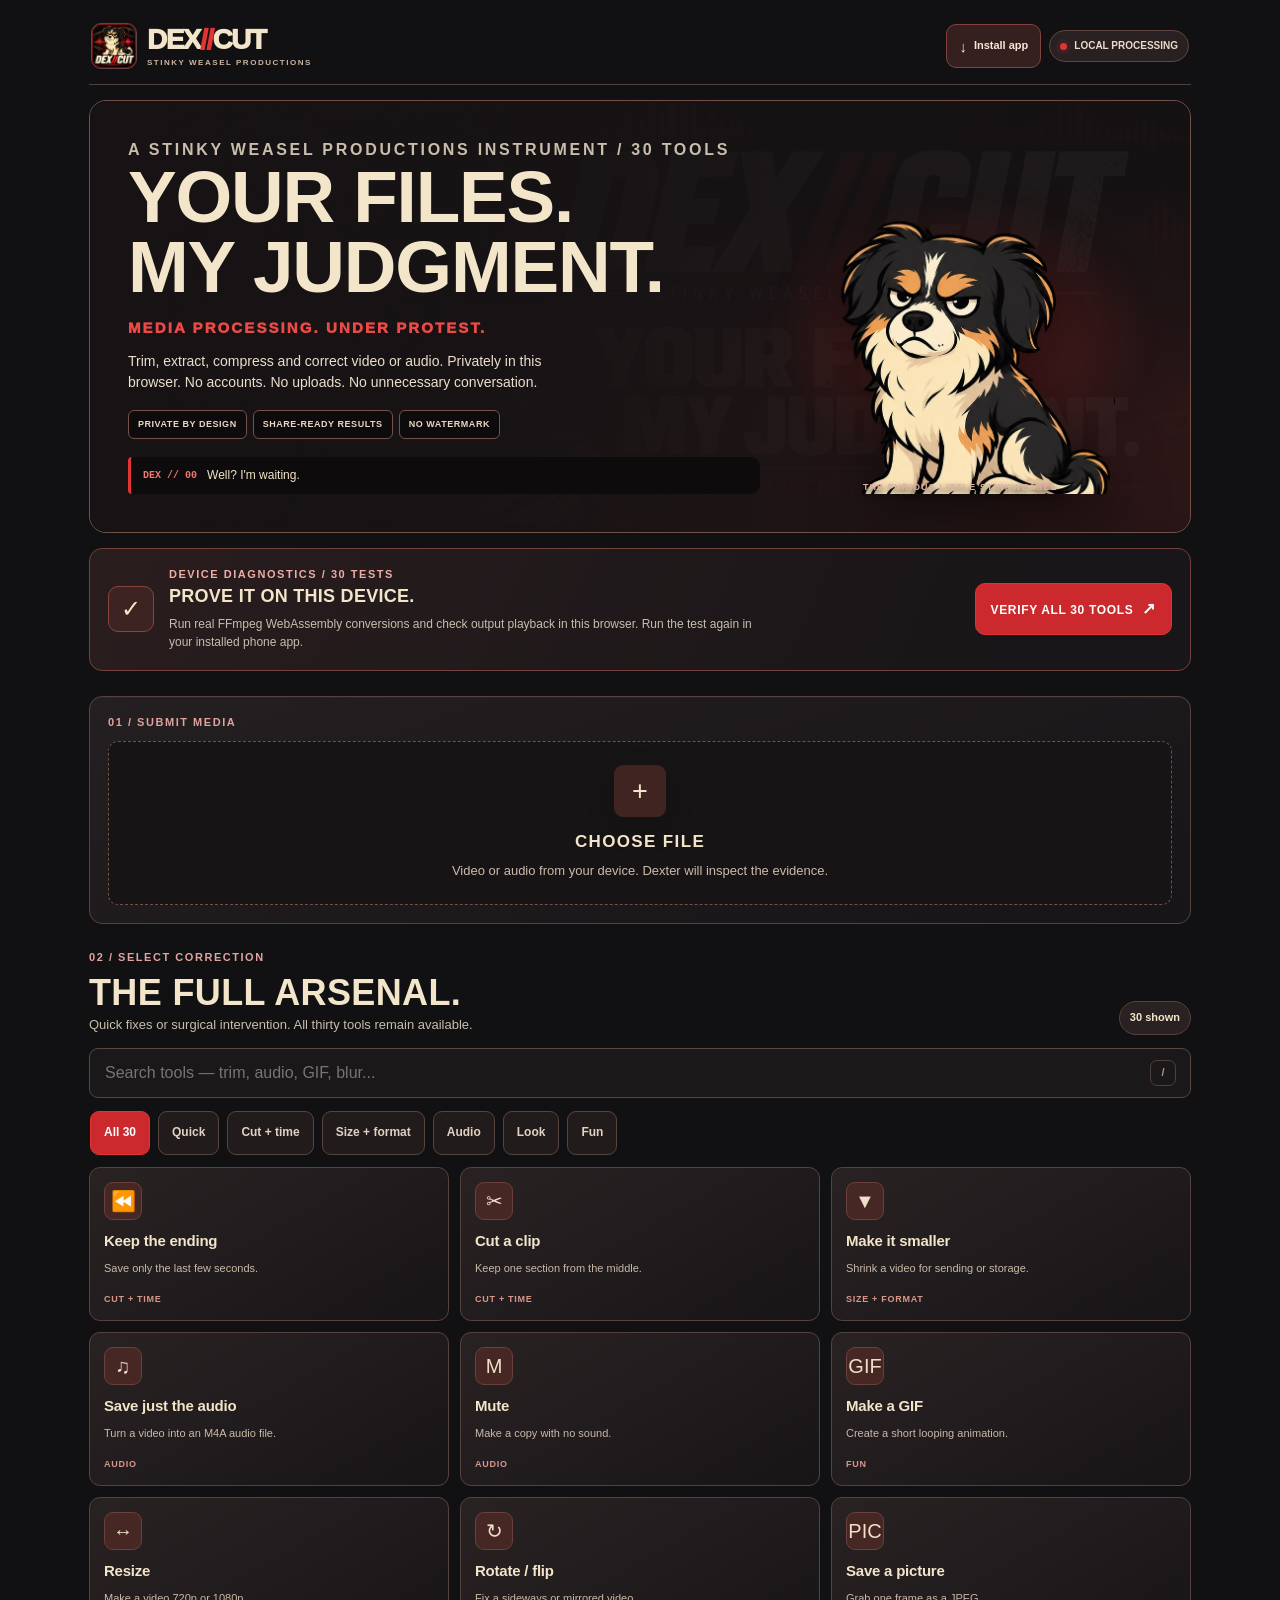
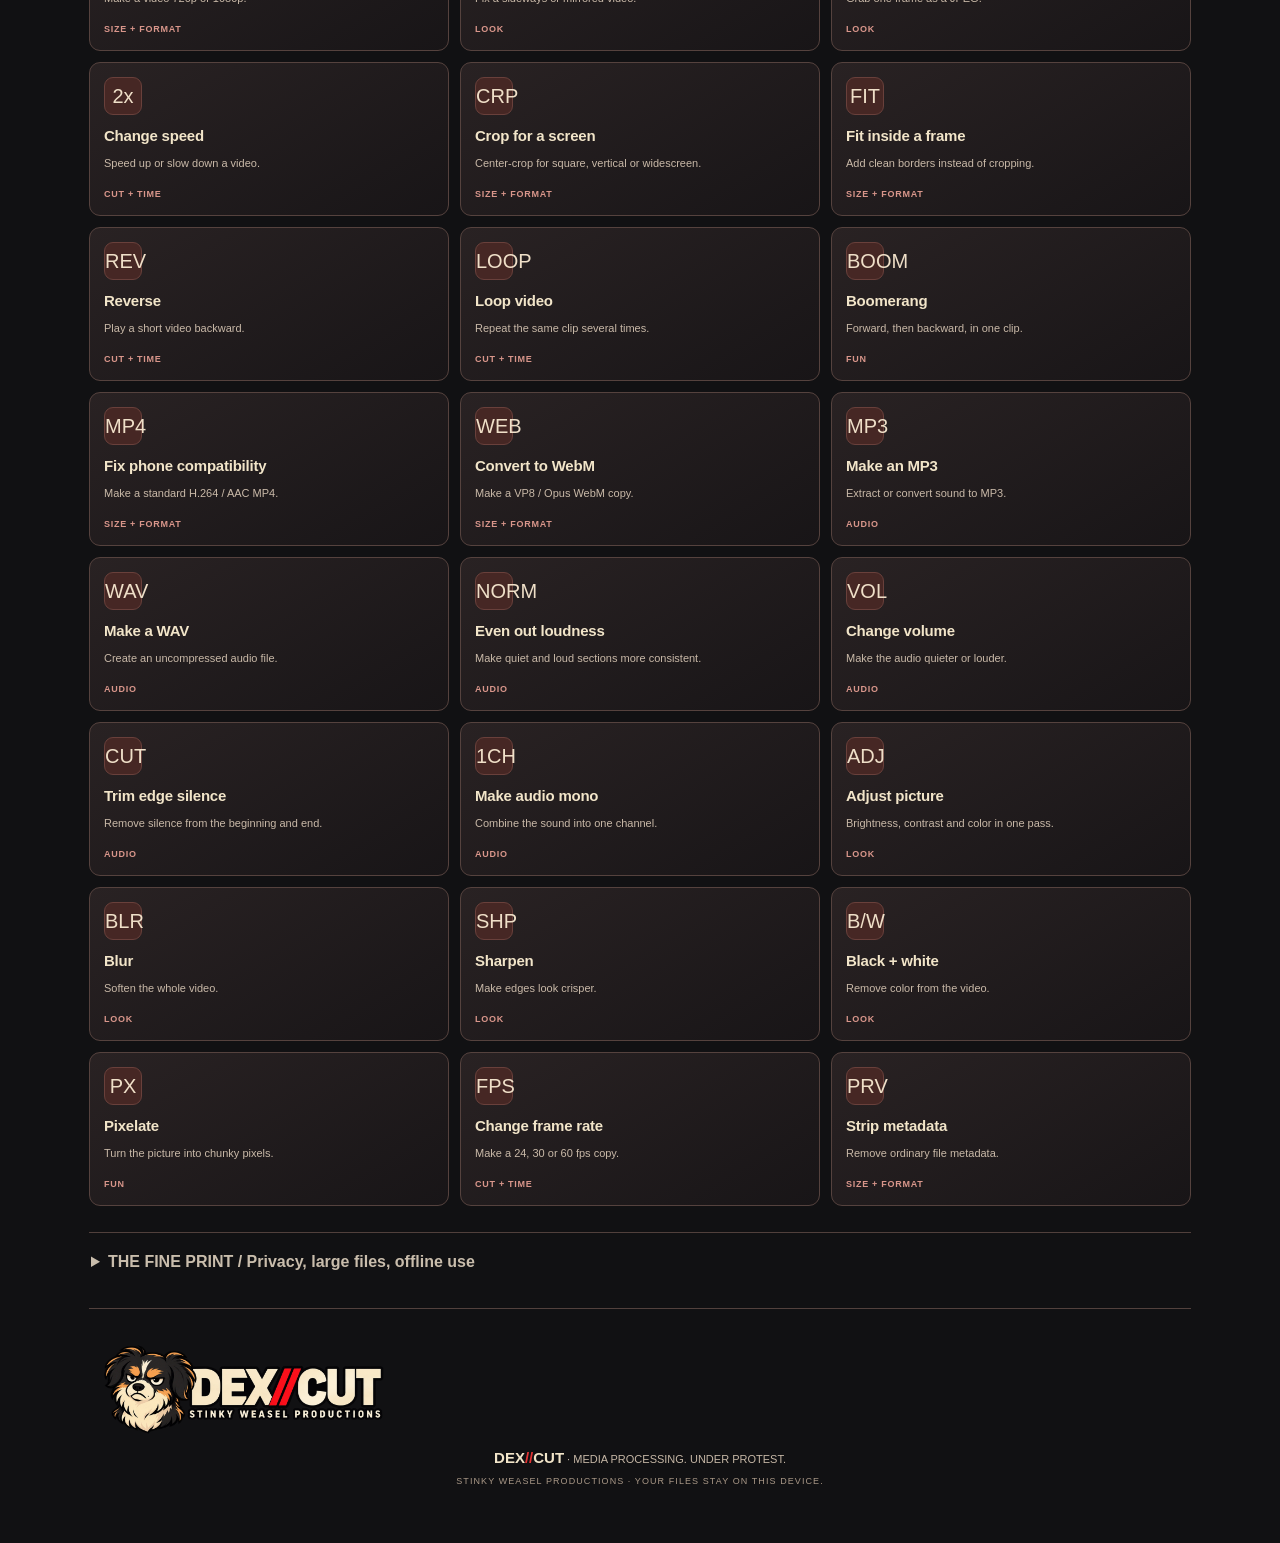
==== index.html @ 8c7a3e9e "Integrate waveform playback and touch timeline selections across DEX//CUT" ====
<!doctype html>
<html lang="en">
<head>
<meta charset="utf-8">
<meta name="viewport" content="width=device-width,initial-scale=1,viewport-fit=cover">
<meta name="theme-color" content="#111113">
<meta name="apple-mobile-web-app-capable" content="yes">
<meta name="apple-mobile-web-app-status-bar-style" content="black-translucent">
<meta name="apple-mobile-web-app-title" content="DEX//CUT">
<meta name="application-name" content="DEX//CUT">
<meta name="description" content="DEX//CUT: 30 private media tools. Your files. My judgment. Local browser processing under protest.">
<link rel="manifest" href="manifest.json">
<meta property="og:title" content="DEX//CUT — Your files. My judgment.">
<meta property="og:description" content="Thirty private media tools. Media processing under protest.">
<meta property="og:image" content="https://westkitty.github.io/FFMPEG_POCKET/assets/dexcut-poster-v2.webp">
<meta name="twitter:card" content="summary_large_image">
<link rel="icon" href="favicon-64-v2.png" sizes="64x64" type="image/png">
<link rel="icon" href="icon-192-v2.png" sizes="192x192" type="image/png">
<link rel="apple-touch-icon" href="apple-touch-icon-v2.png" sizes="180x180">
<meta name="mobile-web-app-capable" content="yes">
<title>DEX//CUT — Your files. My judgment.</title>
<style>
:root{
  color-scheme:dark;
  --bg:#08080a;--bg2:#0c0c10;--panel:#121216;--panel2:#18181e;--panel3:#1e1e25;
  --ink:#f7f7f8;--muted:#aaaab5;--faint:#70707c;--line:#2b2b34;--line2:#3a3a45;
  --red:#ff3b30;--red2:#c9251d;--redSoft:rgba(255,59,48,.13);--green:#3ddc84;
  --amber:#ffb340;--blue:#69a7ff;--purple:#a78bfa;
  --shadow:0 26px 90px rgba(0,0,0,.48);--shadow2:0 12px 38px rgba(0,0,0,.34);
  --radius:22px;--ease:cubic-bezier(.2,.85,.22,1);
  --safe-top:max(14px,env(safe-area-inset-top));--safe-bottom:max(22px,env(safe-area-inset-bottom));
  --safe-left:max(14px,env(safe-area-inset-left));--safe-right:max(14px,env(safe-area-inset-right));
}
*{box-sizing:border-box}
html{background:var(--bg);scroll-behavior:smooth}
body{margin:0;min-height:100svh;background:var(--bg);color:var(--ink);font:16px/1.42 -apple-system,BlinkMacSystemFont,"SF Pro Text","Segoe UI",sans-serif;-webkit-text-size-adjust:100%;overflow-x:hidden}
body::before{content:"";position:fixed;inset:0;z-index:-3;background:
 radial-gradient(circle at 85% 8%,rgba(255,59,48,.14),transparent 28rem),
 radial-gradient(circle at 10% 44%,rgba(105,167,255,.07),transparent 25rem),
 linear-gradient(180deg,#09090b,#070709 70%);pointer-events:none}
body::after{content:"";position:fixed;inset:0;z-index:-2;opacity:.22;pointer-events:none;background-image:linear-gradient(rgba(255,255,255,.025) 1px,transparent 1px),linear-gradient(90deg,rgba(255,255,255,.025) 1px,transparent 1px);background-size:28px 28px;mask-image:linear-gradient(to bottom,rgba(0,0,0,.7),transparent 75%)}
button,input,select{font:inherit}button{touch-action:manipulation;border:0;color:inherit;background:none}button,input,select{font-size:16px}.hidden{display:none!important}
button:focus-visible,input:focus-visible,select:focus-visible,a:focus-visible{outline:3px solid rgba(105,167,255,.72);outline-offset:3px}
.app{width:min(920px,100%);margin:0 auto;padding:var(--safe-top) var(--safe-right) calc(42px + var(--safe-bottom)) var(--safe-left)}
.topbar{display:flex;align-items:center;justify-content:space-between;gap:12px;padding:3px 2px 18px}.brand{display:flex;align-items:center;gap:10px;font-weight:900;letter-spacing:-.03em}.brandmark{width:28px;height:28px;border-radius:9px;background:var(--red);position:relative;box-shadow:0 8px 24px rgba(255,59,48,.2)}.brandmark::before,.brandmark::after{content:"";position:absolute;left:6px;right:6px;height:3px;border-radius:3px;background:#fff}.brandmark::before{top:7px;box-shadow:0 6px 0 #fff}.brandmark::after{bottom:5px;width:9px}.localchip{display:inline-flex;align-items:center;gap:7px;padding:8px 10px;border:1px solid rgba(61,220,132,.24);border-radius:999px;background:rgba(61,220,132,.07);color:#92f0b7;font-size:11px;font-weight:850;white-space:nowrap}.localchip::before{content:"";width:7px;height:7px;border-radius:50%;background:var(--green);box-shadow:0 0 0 4px rgba(61,220,132,.08)}
.hero{display:grid;grid-template-columns:minmax(0,1fr) 170px;gap:22px;align-items:center;padding:18px 2px 28px}.heroCopy{min-width:0}.eyebrow{margin:0 0 10px;color:#ff837b;font-size:11px;letter-spacing:.16em;text-transform:uppercase;font-weight:900}.hero h1{font-size:clamp(38px,9vw,68px);line-height:.93;letter-spacing:-.06em;margin:0 0 15px;max-width:720px;text-wrap:balance}.hero p{margin:0;color:var(--muted);font-size:16px;max-width:640px}.heroStats{display:flex;flex-wrap:wrap;gap:8px;margin-top:18px}.heroStat{padding:7px 9px;border:1px solid var(--line);border-radius:10px;background:rgba(18,18,22,.72);color:#c7c7ce;font-size:11px;font-weight:760}
.coreVisual{width:160px;height:160px;position:relative;display:grid;place-items:center;justify-self:end}.coreRing{position:absolute;border:1px solid rgba(255,59,48,.28);border-radius:50%;animation:ringSpin 16s linear infinite}.coreRing.r1{inset:10px;border-style:dashed}.coreRing.r2{inset:28px;border-color:rgba(105,167,255,.28);animation-direction:reverse;animation-duration:11s}.coreRing.r3{inset:47px;border-color:rgba(255,255,255,.15);animation-duration:7s}.coreCenter{width:52px;height:52px;border-radius:17px;background:linear-gradient(145deg,#ff5148,#c51f18);display:grid;place-items:center;box-shadow:0 0 0 10px rgba(255,59,48,.06),0 16px 40px rgba(255,59,48,.24);font-weight:950;letter-spacing:-.08em}.corePulse{position:absolute;inset:55px;border-radius:50%;box-shadow:0 0 0 0 rgba(255,59,48,.26);animation:corePulse 2.4s ease-out infinite}
@keyframes ringSpin{to{transform:rotate(360deg)}}@keyframes corePulse{0%{box-shadow:0 0 0 0 rgba(255,59,48,.28)}70%,100%{box-shadow:0 0 0 24px rgba(255,59,48,0)}}
body.processing .coreRing{animation-duration:3s}body.processing .corePulse{animation-duration:1s}
.step{font-size:11px;text-transform:uppercase;letter-spacing:.14em;color:var(--faint);font-weight:900;margin:0 0 10px}.panel{background:linear-gradient(180deg,rgba(20,20,25,.96),rgba(15,15,19,.96));border:1px solid var(--line);border-radius:var(--radius);box-shadow:0 1px 0 rgba(255,255,255,.025) inset}
.filePanel{padding:16px;margin:0 0 24px;position:relative;overflow:hidden}.filePanel::after{content:"";position:absolute;left:0;right:0;top:0;height:2px;background:linear-gradient(90deg,transparent,var(--red),transparent);transform:translateX(-100%);opacity:0}.filePanel.hasFile::after{animation:scan 1s var(--ease)}@keyframes scan{0%{transform:translateX(-100%);opacity:0}15%{opacity:1}100%{transform:translateX(100%);opacity:0}}
.filepick{position:relative;display:grid;place-items:center;text-align:center;min-height:150px;border:1px dashed #484853;border-radius:17px;padding:22px;background:#101014;cursor:pointer;overflow:hidden;transition:border-color .2s var(--ease),transform .2s var(--ease),background .2s var(--ease)}.filepick:active{transform:scale(.992)}.filepick:hover{border-color:#646471;background:#131318}.filepick input{position:absolute;inset:0;opacity:0;width:100%;height:100%;cursor:pointer}.fileicon{width:52px;height:52px;border-radius:16px;display:grid;place-items:center;background:#24242b;font-size:27px;margin-bottom:10px;box-shadow:0 10px 28px rgba(0,0,0,.2)}.filepick strong{font-size:18px}.filepick span{color:var(--muted);font-size:13px;margin-top:4px}
.filecard{display:grid;grid-template-columns:82px minmax(0,1fr) auto;gap:13px;align-items:center}.thumb{width:82px;height:82px;border-radius:16px;background:#09090b;overflow:hidden;display:grid;place-items:center;color:var(--muted);border:1px solid #25252b}.thumb video,.thumb img{width:100%;height:100%;object-fit:cover}.filetext{min-width:0}.filetext strong{display:block;white-space:nowrap;overflow:hidden;text-overflow:ellipsis;font-size:16px}.filetext span{display:block;color:var(--muted);font-size:12px;margin-top:4px}.change{padding:11px 12px;border:1px solid var(--line);border-radius:12px;background:#202026;font-weight:800;transition:.15s}.change:active{transform:scale(.97)}.warning{margin-top:12px;border-radius:13px;padding:11px 12px;background:#2a2111;color:#ffd38a;font-size:13px;border:1px solid #56401a}
.library{padding:2px 0 8px}.libraryHead{display:flex;align-items:end;justify-content:space-between;gap:16px;margin-bottom:13px}.libraryHead h2{font-size:29px;line-height:1;margin:0 0 5px;letter-spacing:-.045em}.libraryHead p{margin:0;color:var(--muted);font-size:13px}.toolCount{flex:none;padding:8px 10px;border:1px solid var(--line);border-radius:999px;color:#d2d2d7;font-size:11px;font-weight:850;background:#111115}
.searchWrap{position:relative;margin-bottom:11px}.searchWrap input{width:100%;height:50px;border:1px solid var(--line);border-radius:15px;background:#101014;color:var(--ink);padding:0 44px 0 15px}.searchWrap::after{content:"/";position:absolute;right:15px;top:50%;transform:translateY(-50%);width:24px;height:24px;border:1px solid var(--line);border-radius:7px;display:grid;place-items:center;color:var(--faint);font-size:11px;font-weight:900}
.chips{display:flex;gap:8px;overflow-x:auto;padding:2px 1px 12px;scrollbar-width:none}.chips::-webkit-scrollbar{display:none}.chip{flex:0 0 auto;min-height:38px;padding:0 13px;border:1px solid var(--line);border-radius:999px;background:#101014;color:#b7b7c0;font-size:12px;font-weight:800;transition:.18s}.chip.active{background:#241313;border-color:#7a2924;color:#fff}.chip:active{transform:scale(.97)}
.jobs{display:grid;grid-template-columns:repeat(3,minmax(0,1fr));gap:10px}.job{min-height:144px;text-align:left;border:1px solid var(--line);border-radius:18px;padding:14px;background:linear-gradient(180deg,#141419,#101014);display:flex;flex-direction:column;gap:10px;position:relative;overflow:hidden;transition:transform .2s var(--ease),border-color .2s var(--ease),box-shadow .2s var(--ease),background .2s var(--ease);opacity:0;transform:translateY(12px) scale(.985)}.job.revealed{opacity:1;transform:none}.job::after{content:"";position:absolute;inset:auto 12px 9px 12px;height:1px;background:linear-gradient(90deg,var(--red),transparent);opacity:0;transform:scaleX(.25);transform-origin:left;transition:.2s}.job:hover{border-color:#454550;transform:translateY(-2px);box-shadow:var(--shadow2)}.job:hover::after{opacity:.7;transform:scaleX(1)}.job:active{transform:scale(.985)}.job.selected{border-color:#7b2b26;background:#211312}.job.unavailable{opacity:.36;filter:saturate(.5)}.job.unavailable:hover{transform:none;box-shadow:none}.job .icon{width:38px;height:38px;border-radius:12px;background:#24242b;display:grid;place-items:center;font-size:20px}.job strong{font-size:15px;letter-spacing:-.015em}.job span{font-size:11px;color:var(--muted);line-height:1.35}.job .tag{margin-top:auto;font-size:9px;color:#8f8f99;letter-spacing:.08em;text-transform:uppercase;font-weight:900}.emptyTools{grid-column:1/-1;text-align:center;padding:30px 16px;border:1px dashed var(--line);border-radius:18px;color:var(--muted)}
.resultHub{margin-top:24px;padding:16px;overflow:hidden}.resultTop{display:flex;align-items:center;justify-content:space-between;gap:12px;margin-bottom:12px}.resultTop h2{font-size:25px;margin:0;letter-spacing:-.04em}.successPill{display:inline-flex;align-items:center;gap:6px;padding:7px 9px;border-radius:999px;background:rgba(61,220,132,.08);border:1px solid rgba(61,220,132,.23);color:#8eebb2;font-size:10px;font-weight:900;text-transform:uppercase;letter-spacing:.08em}.previewFrame{background:#070709;border:1px solid #25252c;border-radius:18px;overflow:hidden;min-height:180px;display:grid;place-items:center}.previewFrame video,.previewFrame img{display:block;width:100%;max-height:520px;object-fit:contain;background:#000}.audioFrame{width:100%;padding:28px 18px;display:grid;gap:18px}.audioViz{height:90px;display:flex;align-items:center;justify-content:center;gap:5px}.audioViz i{display:block;width:5px;border-radius:999px;background:linear-gradient(to top,var(--red),#ff8a83);animation:barDance 1.2s ease-in-out infinite alternate;transform-origin:center}.audioViz i:nth-child(2n){animation-duration:.9s}.audioViz i:nth-child(3n){animation-duration:1.45s}.audioViz i:nth-child(1){height:24%}.audioViz i:nth-child(2){height:62%}.audioViz i:nth-child(3){height:39%}.audioViz i:nth-child(4){height:80%}.audioViz i:nth-child(5){height:53%}.audioViz i:nth-child(6){height:92%}.audioViz i:nth-child(7){height:44%}.audioViz i:nth-child(8){height:72%}.audioViz i:nth-child(9){height:35%}.audioViz i:nth-child(10){height:64%}.audioFrame audio{width:100%}@keyframes barDance{to{transform:scaleY(.48);opacity:.72}}
.resultMeta{display:flex;flex-wrap:wrap;gap:7px;margin:12px 0}.metaPill{padding:7px 9px;border:1px solid var(--line);border-radius:999px;background:#111115;color:#bcbcc5;font-size:11px}.resultActions{display:grid;grid-template-columns:1.2fr 1fr 1fr;gap:9px}.actionPrimary,.actionSecondary{min-height:50px;border-radius:14px;font-weight:860;padding:10px 12px}.actionPrimary{background:var(--red)}.actionSecondary{background:#202026;border:1px solid var(--line)}.continueRow{margin-top:10px;display:flex;gap:8px;overflow-x:auto;padding-bottom:2px;scrollbar-width:none}.continueRow::-webkit-scrollbar{display:none}.continueRow button{flex:0 0 auto;padding:9px 11px;border-radius:11px;border:1px solid var(--line);background:#111116;color:#c8c8cf;font-size:11px;font-weight:790}
.more{margin-top:18px;border-top:1px solid var(--line);padding-top:8px}.more summary{cursor:pointer;color:var(--muted);font-weight:750;padding:10px 2px}.more p{color:var(--muted);font-size:13px;margin:8px 2px}.footer{color:#696974;font-size:11px;text-align:center;padding:28px 6px 0}
.toolDialog{padding:0;border:0;background:transparent;color:inherit;width:min(720px,calc(100vw - 14px));max-width:none;max-height:none;position:fixed;inset:auto 0 0 0;margin:0 auto max(7px,env(safe-area-inset-bottom));overflow:visible}.toolDialog::backdrop{background:rgba(0,0,0,.68);backdrop-filter:blur(8px)}.toolSheet{max-height:calc(100svh - max(20px,env(safe-area-inset-top)));overflow:auto;overscroll-behavior:contain;border-radius:28px;background:linear-gradient(180deg,#1a1a20,#101014 78%);border:1px solid #383842;box-shadow:var(--shadow);padding:18px 18px calc(18px + env(safe-area-inset-bottom));position:relative}.sheetGrab{width:42px;height:5px;border-radius:999px;background:#4a4a55;margin:0 auto 13px}.sheetClose{position:absolute;right:14px;top:14px;width:38px;height:38px;border-radius:50%;background:#292930;border:1px solid #3a3a43;font-size:20px;display:grid;place-items:center;z-index:2}.sheetHeader{padding-right:44px}.sheetKicker{display:flex;align-items:center;gap:8px;color:#ff847d;font-size:10px;font-weight:900;letter-spacing:.13em;text-transform:uppercase;margin-bottom:7px}.sheetHeader h2{font-size:34px;line-height:1;margin:0 0 7px;letter-spacing:-.05em}.sheetHeader p{margin:0;color:var(--muted);font-size:14px}.sourceChip{display:flex;align-items:center;gap:8px;margin:14px 0 0;padding:9px 10px;border:1px solid var(--line);border-radius:12px;background:#111115;color:#b9b9c2;font-size:12px;min-width:0}.sourceChip strong{overflow:hidden;text-overflow:ellipsis;white-space:nowrap}.sourceChip .sourceDot{width:8px;height:8px;border-radius:50%;background:var(--green);flex:none}.sourceChip.missing .sourceDot{background:var(--amber)}
.configPane{margin-top:17px}.fields{display:grid;grid-template-columns:1fr 1fr;gap:12px}.field{min-width:0}.field.full{grid-column:1/-1}.field label{display:flex;align-items:center;justify-content:space-between;gap:10px;font-weight:780;font-size:12px;margin-bottom:6px}.field label output{color:#ff8a83;font-variant-numeric:tabular-nums}.field input,.field select{width:100%;min-height:50px;border:1px solid #3b3b45;background:#0e0e12;color:var(--ink);border-radius:13px;padding:10px 12px}.field input[type=range]{padding:0 2px;accent-color:var(--red)}.field small{display:block;color:var(--muted);font-size:11px;margin-top:5px}.noOptions{padding:14px;border:1px dashed var(--line);border-radius:13px;color:var(--muted);font-size:13px}.compatMessage{padding:13px;border-radius:14px;background:#2b2110;border:1px solid #594119;color:#ffd18a;font-size:13px;margin-top:15px}.sheetActions{position:sticky;bottom:-1px;margin:18px -18px -18px;padding:12px 18px calc(10px + env(safe-area-inset-bottom));background:linear-gradient(to bottom,rgba(16,16,20,0),rgba(16,16,20,.96) 26%,#101014 46%);display:grid;grid-template-columns:1fr auto;gap:9px}.sheetRun{min-height:58px;border-radius:16px;background:var(--red);font-size:18px;font-weight:930}.sheetRun:disabled{opacity:.34}.sheetRun:active{background:var(--red2)}.sheetGhost{min-width:58px;border-radius:16px;background:#24242a;border:1px solid var(--line);font-weight:800}.sheetHint{text-align:center;color:var(--muted);font-size:11px;margin-top:7px;grid-column:1/-1}
.processPane{margin-top:18px}.processCard{border:1px solid var(--line);border-radius:18px;background:#0c0c10;padding:17px;overflow:hidden;position:relative}.processCard::before{content:"";position:absolute;inset:0;background:linear-gradient(100deg,transparent 25%,rgba(255,255,255,.035) 50%,transparent 75%);transform:translateX(-120%);animation:shimmer 1.8s linear infinite}.processIcon{width:52px;height:52px;border-radius:17px;display:grid;place-items:center;background:#251513;border:1px solid #5c2824;color:#ff7b73;font-size:22px;margin-bottom:13px;animation:processPulse 1.35s ease-in-out infinite}.processCard h3{font-size:23px;margin:0 0 5px;letter-spacing:-.035em}.processCard p{color:var(--muted);font-size:13px;margin:0}.progressTrack{height:8px;background:#26262d;border-radius:999px;overflow:hidden;margin-top:16px}.progressBar{height:100%;width:0%;background:linear-gradient(90deg,var(--red),#ff857d);transition:width .15s linear}.processFoot{display:flex;align-items:center;justify-content:space-between;gap:10px;margin-top:9px;color:var(--faint);font-size:11px}.cancelRun{margin-top:13px;width:100%;min-height:46px;border-radius:13px;background:#222228;border:1px solid var(--line);font-weight:800}@keyframes shimmer{to{transform:translateX(120%)}}@keyframes processPulse{50%{transform:scale(.94);box-shadow:0 0 0 10px rgba(255,59,48,.04)}}
.sheetResult{margin-top:18px}.sheetResult .previewFrame{margin-top:12px}.resultHeadline{display:flex;align-items:center;gap:10px}.resultCheck{width:40px;height:40px;border-radius:13px;background:#153523;border:1px solid #2f6748;color:#8ceab0;display:grid;place-items:center;font-size:20px}.resultHeadline h3{font-size:25px;margin:0;letter-spacing:-.04em}.resultHeadline p{margin:2px 0 0;color:var(--muted);font-size:12px}.sheetResultActions{display:grid;grid-template-columns:1.2fr 1fr;gap:9px;margin-top:12px}.sheetResultActions button{min-height:49px;border-radius:14px;font-weight:850}.sheetResultActions .primary{background:var(--red)}.sheetResultActions .secondary{background:#222228;border:1px solid var(--line)}.errorBox{margin-top:14px;padding:13px;border-radius:14px;background:#241313;border:1px solid #5f2925;color:#ffaba5;font-size:13px}.techDetails{text-align:left;margin-top:12px}.techDetails summary{cursor:pointer;color:var(--muted);font-weight:780}.techDetails pre{white-space:pre-wrap;word-break:break-word;color:#c8c8cf;font:11px/1.45 ui-monospace,SFMono-Regular,Menlo,monospace;background:#08080a;border-radius:12px;padding:12px;max-height:210px;overflow:auto}
.toast{position:fixed;left:50%;bottom:calc(18px + env(safe-area-inset-bottom));transform:translateX(-50%) translateY(18px);background:#f2f2f4;color:#111;padding:10px 14px;border-radius:999px;font-weight:850;font-size:13px;opacity:0;pointer-events:none;transition:.18s;z-index:1000;box-shadow:0 8px 34px rgba(0,0,0,.3)}.toast.show{opacity:1;transform:translateX(-50%) translateY(0)}
@media(max-width:760px){.hero{grid-template-columns:1fr}.coreVisual{display:none}.jobs{grid-template-columns:1fr 1fr}.libraryHead h2{font-size:27px}.resultActions{grid-template-columns:1fr 1fr}.resultActions .actionPrimary{grid-column:1/-1}.toolDialog{width:calc(100vw - 10px)}}
@media(max-width:480px){.app{padding-left:max(11px,env(safe-area-inset-left));padding-right:max(11px,env(safe-area-inset-right))}.hero{padding-top:10px}.hero h1{font-size:clamp(38px,12vw,58px)}.jobs{gap:8px}.job{min-height:138px;padding:12px}.fields{grid-template-columns:1fr}.field.full{grid-column:auto}.filecard{grid-template-columns:72px minmax(0,1fr)}.thumb{width:72px;height:72px}.change{grid-column:1/-1}.resultActions,.sheetResultActions{grid-template-columns:1fr}.resultActions .actionPrimary{grid-column:auto}.localchip{font-size:10px;padding:7px 8px}.toolSheet{padding:16px 14px calc(14px + env(safe-area-inset-bottom))}.sheetActions{margin-left:-14px;margin-right:-14px;margin-bottom:-14px;padding-left:14px;padding-right:14px}}
.topActions{display:flex;align-items:center;gap:8px}.installBtn{min-height:38px;padding:8px 12px;border-radius:999px;border:1px solid rgba(255,59,48,.34);background:rgba(255,59,48,.10);color:#ff938d;font-size:11px;font-weight:900;display:inline-flex;align-items:center;gap:7px;transition:transform .18s var(--ease),background .18s,border-color .18s}.installBtn:hover{background:rgba(255,59,48,.16);border-color:rgba(255,59,48,.55)}.installBtn:active{transform:scale(.96)}.installBtn.installed{color:#92f0b7;background:rgba(61,220,132,.08);border-color:rgba(61,220,132,.24)}.installBtn:disabled{opacity:.82}.installGlyph{font-size:15px;line-height:1}
.installDialog{border:0;padding:0;background:transparent;color:var(--ink);width:min(540px,calc(100% - 24px));max-height:calc(100dvh - 24px)}.installDialog::backdrop{background:rgba(0,0,0,.72);backdrop-filter:blur(9px)}.installSheet{position:relative;background:linear-gradient(180deg,#1b1b21,#111115);border:1px solid #383842;border-radius:26px;padding:22px;box-shadow:var(--shadow);overflow:hidden}.installSheet::before{content:"";position:absolute;inset:0 auto auto 0;width:100%;height:2px;background:linear-gradient(90deg,transparent,var(--red),transparent)}.installAppIcon{width:72px;height:72px;border-radius:20px;box-shadow:0 14px 34px rgba(0,0,0,.36);margin-bottom:16px}.installClose{position:absolute;right:14px;top:14px;width:40px;height:40px;border-radius:50%;background:#25252c;color:#d6d6db;font-size:24px;display:grid;place-items:center}.installSheet h2{font-size:30px;line-height:1;margin:0 44px 10px 0;letter-spacing:-.045em}.installSheet>p{color:var(--muted);margin:0 0 18px}.installSteps{display:grid;gap:10px;counter-reset:install;margin:0 0 18px;padding:0;list-style:none}.installSteps li{counter-increment:install;display:grid;grid-template-columns:34px 1fr;gap:10px;align-items:center;padding:11px 12px;border:1px solid var(--line);border-radius:14px;background:#15151a;color:#d9d9de}.installSteps li::before{content:counter(install);width:30px;height:30px;border-radius:10px;display:grid;place-items:center;background:var(--redSoft);color:#ff8f88;font-weight:950}.installActions{display:grid;grid-template-columns:1fr;gap:9px}.installActions button{min-height:50px;border-radius:14px;font-weight:900}.installPrimary{background:var(--red);color:white}.installSecondary{background:#25252c;border:1px solid var(--line)}.installHint{font-size:11px;color:var(--faint);margin-top:12px;text-align:center}
@media(max-width:520px){.topActions .localchip{display:none}.installBtn{padding:8px 10px}.installSheet{padding:20px 16px calc(18px + env(safe-area-inset-bottom));border-radius:24px 24px 0 0}.installDialog{width:100%;max-width:none;margin:auto 0 0 0;max-height:92dvh}.installDialog[open]{position:fixed;inset:auto 0 0 0}.installSheet h2{font-size:27px}}
/* A diagnostic is deliberately opt-in: media work should never start automatically. */
.checkTrigger{cursor:pointer;color:#ff938d;border-color:rgba(255,59,48,.35);transition:background .2s}.checkTrigger:hover{background:var(--redSoft)}
.verifySheet{max-height:min(88dvh,840px);overflow:auto}.verifySheet .installAppIcon{display:none}.verifyActions{display:flex;gap:8px;flex-wrap:wrap;margin:12px 0}.verifyActions button{flex:1;min-height:48px;padding:9px 12px;border-radius:12px;font-size:13px;font-weight:900}.verifyActions button:disabled{opacity:.4}.verifyRun{background:var(--red);color:#fff}.verifyCancel{background:#292932}.verifyCopy{background:#24242a}.verifyList{display:grid;gap:6px;max-height:36dvh;overflow:auto;padding-right:4px}.verifyEntry{display:grid;grid-template-columns:28px 1fr auto;gap:8px;align-items:center;border:1px solid var(--line);border-radius:10px;padding:8px 10px;font-size:12px}.verifyEntry .pass{color:#86eab0}.verifyEntry .fail{color:#ff9b91}.verifyProgress{height:6px;background:#2e2e35;border-radius:999px;overflow:hidden;margin-bottom:10px}.verifyProgress>i{display:block;height:100%;background:var(--red);width:0%;transition:width .2s}.verifyStatus{color:var(--muted);margin-bottom:10px;font-size:13px}.verifyFoot{font-size:11px;color:var(--faint);line-height:1.5;margin-top:8px}
@media(max-width:360px){.jobs{grid-template-columns:1fr}.localchip{display:none}}
@media(prefers-reduced-motion:reduce){html{scroll-behavior:auto}.coreRing,.corePulse,.processCard::before,.processIcon,.audioViz i{animation:none!important}.job{opacity:1;transform:none}.toolSheet,.job,.chip,.toast,.progressBar{transition-duration:.01ms!important}}
body.reduceAmbient .coreRing,body.reduceAmbient .corePulse{animation-play-state:paused}
</style>
<link rel="stylesheet" href="./dexcut.css">
<link rel="stylesheet" href="./dexcut-waveform.css">
</head>
<body data-dex-mood="idle">
<main class="app">
  <header class="topbar">
    <div class="brand" aria-label="DEX//CUT by Stinky Weasel Productions"><span class="brandIcon dexAsset dexIdle" aria-hidden="true"></span><span class="brandWord">DEX<span class="brandSlash">//</span>CUT<small>STINKY WEASEL PRODUCTIONS</small></span></div>
    <div class="topActions">
      <button class="installBtn" id="installBtn" type="button" aria-haspopup="dialog"><span class="installGlyph" aria-hidden="true">↓</span><span id="installLabel">Install app</span></button>
      <div class="localchip" title="Your selected files are processed locally">LOCAL PROCESSING</div>
    </div>
  </header>

  <section class="hero" aria-labelledby="heroTitle">
    <div class="heroCopy">
      <p class="eyebrow">A STINKY WEASEL PRODUCTIONS INSTRUMENT / 30 TOOLS</p>
      <h1 id="heroTitle"><span>YOUR FILES.</span><span>MY JUDGMENT.</span></h1>
      <p class="heroTag">MEDIA PROCESSING. UNDER PROTEST.</p>
      <p class="heroDescription">Trim, extract, compress and correct video or audio. Privately in this browser. No accounts. No uploads. No unnecessary conversation.</p>
      <div class="heroStats"><span class="heroStat">PRIVATE BY DESIGN</span><span class="heroStat">SHARE-READY RESULTS</span><span class="heroStat">NO WATERMARK</span></div>
      <div class="dexVerdict" aria-live="polite" aria-atomic="true"><span class="dexSignal" aria-hidden="true">DEX // 00</span><span id="dexLine">Well? I'm waiting.</span></div>
    </div>
    <div class="coreVisual" aria-hidden="true"><span class="dexHalo"></span><span id="dexMascot" class="dexAsset dexIdle moodSprite"></span><span class="dexCaption">THE FURIOUS LITTLE STINKWEASEL</span></div>
  </section>
  <aside class="deviceGate" aria-labelledby="deviceGateTitle">
    <div class="deviceGateMark" aria-hidden="true">✓</div>
    <div class="deviceGateCopy"><div class="step">DEVICE DIAGNOSTICS / 30 TESTS</div><h2 id="deviceGateTitle">PROVE IT ON THIS DEVICE.</h2><p>Run real FFmpeg WebAssembly conversions and check output playback in this browser. Run the test again in your installed phone app.</p></div>
    <button class="deviceGateAction checkTrigger" id="verifyOpen" type="button" aria-haspopup="dialog" aria-controls="verifyDialog">VERIFY ALL 30 TOOLS <span aria-hidden="true">↗</span></button>
  </aside>

  <section class="panel filePanel" id="filePanel">
    <div class="step">01 / SUBMIT MEDIA</div>
    <label class="filepick" id="filePick">
      <input id="fileInput" type="file" accept="video/*,audio/*,.mov,.mp4,.m4v,.mkv,.webm,.avi,.mp3,.m4a,.aac,.wav,.flac,.ogg,.opus,.gif">
      <div class="fileicon">+</div>
      <strong>CHOOSE FILE</strong>
      <span>Video or audio from your device. Dexter will inspect the evidence.</span>
    </label>
    <div id="fileCard" class="filecard hidden">
      <div class="thumb" id="thumb">&gt;</div>
      <div class="filetext"><strong id="fileName"></strong><span id="fileMeta"></span></div>
      <button class="change" id="changeFile" type="button">Change file</button>
    </div>
    <div id="fileWarning" class="warning hidden"></div>
    <div class="dc-wave-mount" id="sourceTimeline" aria-label="Source media waveform and playback"></div>
  </section>

  <section class="library" id="library">
    <div class="libraryHead">
      <div><div class="step">02 / SELECT CORRECTION</div><h2>THE FULL ARSENAL.</h2><p>Quick fixes or surgical intervention. All thirty tools remain available.</p></div>
      <div class="toolCount"><span id="visibleCount">10</span> shown</div>
    </div>
    <div class="searchWrap"><label for="toolSearch" class="sr-only">Search all media tools</label><input id="toolSearch" type="search" inputmode="search" autocomplete="off" placeholder="Search tools — trim, audio, GIF, blur..."></div>
    <div class="chips" id="chips" aria-label="Tool categories"></div>
    <div class="jobs" id="jobs"></div>
  </section>

  <section class="panel resultHub hidden" id="resultHub" aria-live="polite">
    <div class="resultTop"><div><div class="step">03 / THE VERDICT</div><h2 id="hubTitle">Acceptable. Barely.</h2></div><span class="successPill">Ready</span></div>
    <div class="previewFrame" id="hubPreview"></div>
    <div class="dc-wave-mount" id="hubResultTimeline" aria-label="Processed media waveform"></div>
    <div class="resultMeta" id="hubMeta"></div>
    <div class="resultActions">
      <button class="actionPrimary" data-action="share" type="button">Share result</button>
      <button class="actionSecondary" data-action="save" type="button">Save result</button>
      <button class="actionSecondary" data-action="use-result" type="button">Keep editing it</button>
    </div>
    <div class="continueRow" id="continueRow"></div>
  </section>

  <details class="more">
    <summary>THE FINE PRINT / Privacy, large files, offline use</summary>
    <p>The selected media is copied into the browser media engine and processed locally. This page does not upload the selected file to a server.</p>
    <p>Short clips and ordinary phone videos are safest. Very large files can exceed iPhone browser memory. Keep Chrome open while a job runs.</p>
    <p>The first run downloads the browser media engine. Chrome can cache it afterward, and the page can be added to the Home Screen.</p>
  </details>
  <div class="footer"><img class="footerWordmark" src="./assets/dexcut-wordmark-v2.webp" width="300" height="100" loading="lazy" decoding="async" alt="" aria-hidden="true"><strong>DEX<span>//</span>CUT</strong> · MEDIA PROCESSING. UNDER PROTEST.<small>STINKY WEASEL PRODUCTIONS · YOUR FILES STAY ON THIS DEVICE.</small></div>
</main>

<dialog class="toolDialog" id="toolDialog" aria-labelledby="sheetTitle">
  <div class="toolSheet" id="toolSheet">
    <div class="sheetGrab" aria-hidden="true"></div>
    <button class="sheetClose" id="sheetClose" type="button" aria-label="Close tool">&times;</button>
    <div class="sheetHeader">
      <div class="sheetBrand"><span class="dexAsset dexIdle moodSprite" aria-hidden="true"></span><span>DEX // CASE FILE<b id="sheetVerdict">What have you brought me?</b></span></div>
      <div class="sheetKicker"><span id="sheetIcon" aria-hidden="true"></span><span id="sheetCategory"></span></div>
      <h2 id="sheetTitle"></h2>
      <p id="sheetDesc"></p>
      <div class="sourceChip missing" id="sourceChip"><span class="sourceDot"></span><strong id="sourceChipText">Choose a file before running</strong></div>
    </div>

    <div class="configPane" id="configPane">
      <div class="fields" id="fields"></div>
      <div class="dc-wave-mount hidden" id="toolTimeline" aria-label="Visual time selection editor"></div>
      <div class="compatMessage hidden" id="compatMessage"></div>
      <div class="sheetActions">
        <button class="sheetRun" id="sheetRun" type="button" disabled>RUN TOOL</button>
        <button class="sheetGhost" id="sheetPickFile" type="button" aria-label="Choose media">+</button>
        <div class="sheetHint" id="sheetHint">Choose a file to run this tool.</div>
      </div>
    </div>

    <div class="processPane hidden" id="processPane" aria-live="polite">
      <div class="processCard">
        <span class="processDex dexAsset dexProcessing" aria-hidden="true"></span>
        <div class="processIcon" aria-hidden="true">&gt;&gt;</div>
        <h3 id="processTitle">Preparing media engine</h3>
        <p id="processText">Keep Chrome open while this finishes.</p>
        <div class="progressTrack"><div class="progressBar" id="progressBar"></div></div>
        <div class="processFoot"><span id="processStage">Starting</span><span id="processPercent">0%</span></div>
      </div>
      <button class="cancelRun" id="cancelRun" type="button">Cancel</button>
    </div>

    <div class="sheetResult hidden" id="sheetResult" aria-live="polite">
      <div class="resultHeadline"><span class="dexAsset dexIdle moodSprite" aria-hidden="true"></span><div class="resultCheck" id="resultCheck">&#10003;</div><div><h3 id="sheetResultTitle">Done</h3><p id="sheetResultText"></p></div></div>
      <div class="previewFrame" id="sheetPreview"></div>
      <div class="dc-wave-mount" id="sheetResultTimeline" aria-label="Processed media waveform"></div>
      <div class="resultMeta" id="sheetMeta"></div>
      <div class="sheetResultActions" id="sheetResultActions">
        <button class="primary" data-action="share" type="button">Share result</button>
        <button class="secondary" data-action="save" type="button">Save result</button>
        <button class="secondary" data-action="use-result" type="button">Keep editing it</button>
        <button class="secondary" data-action="close-result" type="button">Back to tools</button>
      </div>
      <div class="errorBox hidden" id="errorBox"></div>
      <details class="techDetails hidden" id="errorDetails"><summary>Technical details</summary><pre id="logText"></pre></details>
    </div>
  </div>
</dialog>

<dialog class="installDialog" id="installDialog" aria-labelledby="installTitle">
  <div class="installSheet">
    <button class="installClose" id="installClose" type="button" aria-label="Close install instructions">×</button>
    <img class="installAppIcon" src="icon-192-v2.png" width="58" height="58" alt="">
    <p class="eyebrow">DEX//CUT / INSTALLATION</p>
    <h2 id="installTitle">Install on this device</h2>
    <p id="installCopy">Install DEX//CUT for one-tap access and a standalone window.</p>
    <ol class="installSteps" id="installSteps"></ol>
    <div class="installActions">
      <button class="installPrimary hidden" id="installNative" type="button">Install now</button>
      <button class="installSecondary" id="installDone" type="button">Got it</button>
    </div>
    <div class="installHint" id="installHint">Your media still stays on this device after installation.</div>
  </div>
</dialog>

<dialog class="installDialog" id="verifyDialog" aria-labelledby="verifyTitle">
  <div class="installSheet verifySheet">
    <button class="installClose" id="verifyClose" type="button" aria-label="Close device check">×</button>
    <p class="eyebrow">DEX//CUT / DEVICE VERIFICATION</p>
    <h2 id="verifyTitle">PUT ALL 30 TO THE TEST.</h2>
    <p>Dexter demands proof. Synthetic media runs through this device's actual FFmpeg engine and its output is decoded here. No personal files or uploads.</p>
    <div class="verifyStatus" id="verifyStatus" aria-live="polite">Ready. Run this once after installing the Home Screen app.</div>
    <div class="verifyProgress"><i id="verifyBar"></i></div>
    <div class="verifyActions">
      <button class="verifyRun" id="verifyRun" type="button">Run 30 tests</button>
      <button class="verifyCancel" id="verifyCancel" type="button" disabled>Cancel</button>
      <button class="verifyCopy" id="verifyCopy" type="button" disabled>Copy report</button>
    </div>
    <div class="verifyList" id="verifyList" role="log" aria-label="Device test results"></div>
    <div class="verifyFoot">Proof is device- and session-specific. A PASS covers this sample only, not large files, every codec, or other devices. On iPhone, test the installed app separately. Keep this screen active.</div>
  </div>
</dialog>

<div class="toast" id="toast"></div>
<script src="./dexcut-waveform.js"></script>
<script>
(() => {
'use strict';
const $=s=>document.querySelector(s);
const jobsEl=$('#jobs'),chipsEl=$('#chips'),searchEl=$('#toolSearch'),visibleCount=$('#visibleCount');
const fileInput=$('#fileInput'),filePanel=$('#filePanel'),filePick=$('#filePick'),fileCard=$('#fileCard'),fileName=$('#fileName'),fileMeta=$('#fileMeta'),fileWarning=$('#fileWarning'),thumb=$('#thumb');
const toolDialog=$('#toolDialog'),toolSheet=$('#toolSheet'),sheetClose=$('#sheetClose'),sheetIcon=$('#sheetIcon'),sheetCategory=$('#sheetCategory'),sheetTitle=$('#sheetTitle'),sheetDesc=$('#sheetDesc'),sourceChip=$('#sourceChip'),sourceChipText=$('#sourceChipText');
const configPane=$('#configPane'),fieldsEl=$('#fields'),compatMessage=$('#compatMessage'),sheetRun=$('#sheetRun'),sheetPickFile=$('#sheetPickFile'),sheetHint=$('#sheetHint');
const processPane=$('#processPane'),processTitle=$('#processTitle'),processText=$('#processText'),progressBar=$('#progressBar'),processStage=$('#processStage'),processPercent=$('#processPercent'),cancelRun=$('#cancelRun');
const sheetResult=$('#sheetResult'),resultCheck=$('#resultCheck'),sheetResultTitle=$('#sheetResultTitle'),sheetResultText=$('#sheetResultText'),sheetPreview=$('#sheetPreview'),sheetMeta=$('#sheetMeta'),errorBox=$('#errorBox'),errorDetails=$('#errorDetails'),logText=$('#logText');
const resultHub=$('#resultHub'),hubTitle=$('#hubTitle'),hubPreview=$('#hubPreview'),hubMeta=$('#hubMeta'),continueRow=$('#continueRow'),toastEl=$('#toast');
const reduceMotion=window.matchMedia('(prefers-reduced-motion: reduce)');
const DEX_MESSAGES={
 idle:"Well? I'm waiting.",
 selected:"Let's see what you've brought me.",
 processing:"Correcting your mistakes.",
 success:"Acceptable. Barely.",
 failure:"This file has offended me.",
 cancelled:"Cancellation acknowledged."
};
function dexMood(state){
 const text=DEX_MESSAGES[state]||DEX_MESSAGES.idle;
 const heroMessage=$('#dexLine'),sheetMessage=$('#sheetVerdict');
 if(heroMessage)heroMessage.textContent=text;
 if(sheetMessage)sheetMessage.textContent=text;
 const asset=state==='processing'?'dexProcessing':state==='failure'?'dexError':'dexIdle';
 for(const el of document.querySelectorAll('.moodSprite')){
   el.classList.remove('dexIdle','dexProcessing','dexError','dexExhausted');
   el.classList.add(asset);
 }
 document.body.dataset.dexMood=state;
}
const installBtn=$('#installBtn'),installLabel=$('#installLabel'),installDialog=$('#installDialog'),installClose=$('#installClose'),installDone=$('#installDone'),installNative=$('#installNative'),installTitle=$('#installTitle'),installCopy=$('#installCopy'),installSteps=$('#installSteps'),installHint=$('#installHint');
let deferredInstallPrompt=null;
let sourceFile=null,sourceURL='',selectedJob=null,resultFile=null,resultURL='',engine=null,engineLoading=null,lastLogs=[],activeCategory='all',searchTerm='',lastCard=null,runSerial=0,cancelled=false;
let sourceMediaInfo={audio:null,video:null,duration:null,width:null,height:null};

const CATEGORIES=[
  ['all','All 30'],['quick','Quick'],['time','Cut + time'],['size','Size + format'],['audio','Audio'],['look','Look'],['fun','Fun']
];

const JOBS=[
  {id:'ending',icon:'\u23ea',title:'Keep the ending',desc:'Save only the last few seconds.',about:'Choose how much of the end you want to keep.',category:'time',quick:true,kind:'media',fields:[{k:'seconds',label:'Keep the last',type:'number',value:10,min:1,max:600,suffix:'seconds'}]},
  {id:'clip',icon:'\u2702',title:'Cut a clip',desc:'Keep one section from the middle.',about:'Choose where the clip starts and how long it lasts.',category:'time',quick:true,kind:'media',fields:[{k:'start',label:'Start at',type:'number',value:0,min:0,max:99999,suffix:'seconds'},{k:'length',label:'Clip length',type:'number',value:10,min:1,max:3600,suffix:'seconds'}]},
  {id:'smaller',icon:'\u25bc',title:'Make it smaller',desc:'Shrink a video for sending or storage.',about:'Balanced is a good default. Smaller saves more space but takes longer.',category:'size',quick:true,kind:'video',fields:[{k:'size',label:'How small?',type:'select',value:'balanced',options:[['balanced','Balanced - recommended'],['small','Smaller file'],['tiny','Much smaller']]}]},
  {id:'audio',icon:'\u266b',title:'Save just the audio',desc:'Turn a video into an M4A audio file.',about:'Useful for voice clips, music, or anything where you only need the sound.',category:'audio',quick:true,kind:'media',fields:[]},
  {id:'mute',icon:'M',title:'Mute',desc:'Make a copy with no sound.',about:'The picture stays the same; the audio track is removed.',category:'audio',quick:false,kind:'video',fields:[]},
  {id:'gif',icon:'GIF',title:'Make a GIF',desc:'Create a short looping animation.',about:'Shorter GIFs finish much faster on a phone.',category:'fun',quick:true,kind:'video',fields:[{k:'start',label:'Start at',type:'number',value:0,min:0,max:99999,suffix:'seconds'},{k:'length',label:'GIF length',type:'number',value:4,min:1,max:20,suffix:'seconds'}]},
  {id:'resize',icon:'\u2194',title:'Resize',desc:'Make a video 720p or 1080p.',about:'The original shape is preserved without stretching.',category:'size',quick:true,kind:'video',fields:[{k:'size',label:'Target size',type:'select',value:'720',options:[['720','720p - faster'],['1080','1080p - larger']]}]},
  {id:'rotate',icon:'\u21bb',title:'Rotate / flip',desc:'Fix a sideways or mirrored video.',about:'Choose the direction you want the picture moved.',category:'look',quick:true,kind:'video',fields:[{k:'mode',label:'Change',type:'select',value:'right',options:[['right','Rotate right'],['left','Rotate left'],['hflip','Flip left / right'],['vflip','Flip top / bottom']]}]},
  {id:'picture',icon:'PIC',title:'Save a picture',desc:'Grab one frame as a JPEG.',about:'Choose the exact moment you want as a still image.',category:'look',quick:true,kind:'video',fields:[{k:'time',label:'Moment',type:'number',value:1,min:0,max:99999,suffix:'seconds'}]},
  {id:'speed',icon:'2x',title:'Change speed',desc:'Speed up or slow down a video.',about:'Audio and video stay synchronized.',category:'time',quick:true,kind:'video',fields:[{k:'speed',label:'Speed',type:'select',value:'2',options:[['0.25','Quarter speed'],['0.5','Half speed'],['0.75','0.75x'],['1.25','1.25x faster'],['1.5','1.5x faster'],['2','2x faster'],['3','3x faster']]}]},

  {id:'crop',icon:'CRP',title:'Crop for a screen',desc:'Center-crop for square, vertical or widescreen.',about:'Pick a common shape. The tool fills that frame and trims the extra edges.',category:'size',quick:false,kind:'video',fields:[{k:'ratio',label:'Frame shape',type:'select',value:'9x16',options:[['9x16','Vertical 9:16'],['1x1','Square 1:1'],['16x9','Widescreen 16:9'],['4x5','Portrait 4:5']]}]},
  {id:'fitframe',icon:'FIT',title:'Fit inside a frame',desc:'Add clean borders instead of cropping.',about:'The whole video stays visible. Empty space is filled with black.',category:'size',quick:false,kind:'video',fields:[{k:'ratio',label:'Frame shape',type:'select',value:'9x16',options:[['9x16','Vertical 9:16'],['1x1','Square 1:1'],['16x9','Widescreen 16:9'],['4x5','Portrait 4:5']]}]},
  {id:'reverse',icon:'REV',title:'Reverse',desc:'Play a short video backward.',about:'Reverse needs to hold frames in memory, so short clips work best on iPhone. The result is muted for reliability.',category:'time',quick:false,kind:'video',warning:'Best for short clips. Long reverse jobs can use a lot of browser memory.',fields:[]},
  {id:'loop',icon:'LOOP',title:'Loop video',desc:'Repeat the same clip several times.',about:'Choose how many total plays you want in the finished file.',category:'time',quick:false,kind:'video',fields:[{k:'count',label:'Total plays',type:'select',value:'2',options:[['2','2 times'],['3','3 times'],['5','5 times']]}]},
  {id:'boomerang',icon:'BOOM',title:'Boomerang',desc:'Forward, then backward, in one clip.',about:'Creates a smooth forward-and-reverse loop. The result is muted for reliability.',category:'fun',quick:false,kind:'video',warning:'Best for short clips because the reverse half is memory-heavy.',fields:[]},
  {id:'compat',icon:'MP4',title:'Fix phone compatibility',desc:'Make a standard H.264 / AAC MP4.',about:'Useful when a video will not play or share cleanly on another device.',category:'size',quick:true,kind:'video',fields:[]},
  {id:'webm',icon:'WEB',title:'Convert to WebM',desc:'Make a VP8 / Opus WebM copy.',about:'Useful for browser-oriented projects. This can be slower than MP4 on iPhone.',category:'size',quick:false,kind:'video',fields:[]},
  {id:'mp3',icon:'MP3',title:'Make an MP3',desc:'Extract or convert sound to MP3.',about:'Works with either a video or an audio file.',category:'audio',quick:false,kind:'media',fields:[]},
  {id:'wav',icon:'WAV',title:'Make a WAV',desc:'Create an uncompressed audio file.',about:'WAV files are large but broadly compatible and useful for editing.',category:'audio',quick:false,kind:'media',fields:[]},
  {id:'normalize',icon:'NORM',title:'Even out loudness',desc:'Make quiet and loud sections more consistent.',about:'Uses broadcast-style loudness normalization and keeps video unchanged when possible.',category:'audio',quick:false,kind:'media',fields:[]},
  {id:'volume',icon:'VOL',title:'Change volume',desc:'Make the audio quieter or louder.',about:'Pick a simple volume multiplier.',category:'audio',quick:false,kind:'media',fields:[{k:'amount',label:'Volume',type:'select',value:'1.5',options:[['0.25','Very quiet'],['0.5','Half volume'],['1.25','A little louder'],['1.5','Louder'],['2','Twice as loud']]}]},
  {id:'silence',icon:'CUT',title:'Trim edge silence',desc:'Remove silence from the beginning and end.',about:'Useful for voice notes, recordings, and clips with dead air.',category:'audio',quick:false,kind:'media',fields:[]},
  {id:'mono',icon:'1CH',title:'Make audio mono',desc:'Combine the sound into one channel.',about:'Helpful for voice recordings and files where stereo is unnecessary.',category:'audio',quick:false,kind:'media',fields:[]},
  {id:'color',icon:'ADJ',title:'Adjust picture',desc:'Brightness, contrast and color in one pass.',about:'Use the sliders lightly. The previewed result can be played immediately after processing.',category:'look',quick:false,kind:'video',fields:[{k:'brightness',label:'Brightness',type:'range',value:0,min:-0.5,max:0.5,step:0.05},{k:'contrast',label:'Contrast',type:'range',value:1,min:0.5,max:2,step:0.05},{k:'saturation',label:'Color',type:'range',value:1,min:0,max:2.5,step:0.05}]},
  {id:'blur',icon:'BLR',title:'Blur',desc:'Soften the whole video.',about:'Choose a light, medium or strong blur.',category:'look',quick:false,kind:'video',fields:[{k:'strength',label:'Blur strength',type:'select',value:'medium',options:[['soft','Soft'],['medium','Medium'],['strong','Strong']]}]},
  {id:'sharpen',icon:'SHP',title:'Sharpen',desc:'Make edges look crisper.',about:'A restrained sharpen can help soft phone footage.',category:'look',quick:false,kind:'video',fields:[{k:'strength',label:'Sharpen',type:'select',value:'mild',options:[['mild','Mild'],['strong','Strong']]}]},
  {id:'bw',icon:'B/W',title:'Black + white',desc:'Remove color from the video.',about:'Creates a clean grayscale version while keeping the sound.',category:'look',quick:false,kind:'video',fields:[]},
  {id:'pixelate',icon:'PX',title:'Pixelate',desc:'Turn the picture into chunky pixels.',about:'A deliberately blocky effect for jokes, privacy, or style.',category:'fun',quick:false,kind:'video',fields:[{k:'blocks',label:'Pixel size',type:'select',value:'16',options:[['8','Small pixels'],['16','Medium pixels'],['24','Big pixels']]}]},
  {id:'fps',icon:'FPS',title:'Change frame rate',desc:'Make a 24, 30 or 60 fps copy.',about:'Useful for standardizing footage before another edit.',category:'time',quick:false,kind:'video',fields:[{k:'fps',label:'Frame rate',type:'select',value:'30',options:[['24','24 fps'],['30','30 fps'],['60','60 fps']]}]},
  {id:'metadata',icon:'PRV',title:'Strip metadata',desc:'Remove ordinary file metadata.',about:'Makes a clean copy without embedded title, comment, chapter or similar metadata.',category:'size',quick:false,kind:'media',fields:[]}
];

const values={};
for(const j of JOBS){values[j.id]={};for(const f of j.fields)values[j.id][f.k]=f.value;}

function esc(s){return String(s??'').replace(/[&<>"']/g,c=>({'&':'&amp;','<':'&lt;','>':'&gt;','"':'&quot;',"'":'&#39;'}[c]))}
function fmtBytes(n){if(!Number.isFinite(n))return '';const u=['B','KB','MB','GB'];let i=0,v=n;while(v>=1024&&i<u.length-1){v/=1024;i++}return (v>=10||i===0?v.toFixed(0):v.toFixed(1))+' '+u[i]}
function toast(msg){toastEl.textContent=msg;toastEl.classList.add('show');setTimeout(()=>toastEl.classList.remove('show'),1800)}
function extOf(name){const m=/\.([A-Za-z0-9]+)$/.exec(name||'');return m?m[1].toLowerCase():'bin'}
function stemOf(name){return (name||'media').replace(/\.[^.]+$/,'').replace(/[^A-Za-z0-9._ -]+/g,'').slice(0,70)||'media'}
function safeInputName(){return 'input.'+extOf(sourceFile?.name)}
function inputLooksVideo(){return !!sourceFile&&(sourceFile.type.startsWith('video/')||/\.(mp4|mov|m4v|mkv|webm|avi)$/i.test(sourceFile.name))}
function inputLooksAudio(){return !!sourceFile&&(sourceFile.type.startsWith('audio/')||/\.(mp3|m4a|aac|wav|flac|ogg|opus)$/i.test(sourceFile.name))}
const AUDIO_REQUIRED=new Set(['audio','mp3','wav','normalize','volume','silence','mono']);
function jobAllowed(job){return (job.kind!=='video'||inputLooksVideo())&&(!AUDIO_REQUIRED.has(job.id)||sourceMediaInfo.audio!==false)}
function jobBlockReason(job){return job.kind==='video'&&!inputLooksVideo()?'Needs video':AUDIO_REQUIRED.has(job.id)&&sourceMediaInfo.audio===false?'No audio track':'Unavailable'}
function ratioSize(v){return ({'9x16':[720,1280],'1x1':[720,720],'16x9':[1280,720],'4x5':[720,900]})[v]||[720,1280]}
function mimeFor(name){const e=extOf(name);return ({mp4:'video/mp4',m4a:'audio/mp4',gif:'image/gif',jpg:'image/jpeg',jpeg:'image/jpeg',png:'image/png',mp3:'audio/mpeg',wav:'audio/wav',webm:'video/webm',mov:'video/quicktime',mkv:'video/x-matroska',ogg:'audio/ogg',opus:'audio/ogg',aac:'audio/aac',flac:'audio/flac'})[e]||'application/octet-stream'}
function outputName(job){const s=stemOf(sourceFile?.name),video=inputLooksVideo(),ext=extOf(sourceFile?.name);const map={
 ending:s+'-ending.'+(video?'mp4':'m4a'),clip:s+'-clip.'+(video?'mp4':'m4a'),smaller:s+'-smaller.mp4',audio:s+'-audio.m4a',mute:s+'-muted.mp4',gif:s+'.gif',resize:s+'-resized.mp4',rotate:s+'-fixed.mp4',picture:s+'.jpg',speed:s+'-speed.mp4',
 crop:s+'-cropped.mp4',fitframe:s+'-framed.mp4',reverse:s+'-reversed.mp4',loop:s+'-loop.mp4',boomerang:s+'-boomerang.mp4',compat:s+'-compatible.mp4',webm:s+'.webm',mp3:s+'.mp3',wav:s+'.wav',
 normalize:s+'-normalized.'+(video?'mp4':'m4a'),volume:s+'-volume.'+(video?'mp4':'m4a'),silence:s+'-trimmed.'+(video?'mp4':'m4a'),mono:s+'-mono.'+(video?'mp4':'m4a'),color:s+'-adjusted.mp4',blur:s+'-blurred.mp4',sharpen:s+'-sharpened.mp4',bw:s+'-bw.mp4',pixelate:s+'-pixelated.mp4',fps:s+'-'+values.fps.fps+'fps.mp4',metadata:s+'-clean.'+(ext||'mp4')
};return map[job.id]||s+'-result.bin'}

function renderChips(){chipsEl.innerHTML=CATEGORIES.map(([id,label])=>`<button class="chip${activeCategory===id?' active':''}" type="button" data-cat="${id}">${esc(label)}</button>`).join('');chipsEl.querySelectorAll('[data-cat]').forEach(b=>b.addEventListener('click',()=>{activeCategory=b.dataset.cat;renderChips();renderJobs();}));}
function filteredJobs(){const q=searchTerm.trim().toLowerCase();return JOBS.filter(j=>{const cat=activeCategory==='all'||(activeCategory==='quick'?j.quick:j.category===activeCategory);const hit=!q||(`${j.title} ${j.desc} ${j.about} ${j.category}`).toLowerCase().includes(q);return cat&&hit;});}
let revealObserver=null;
function revealCards(){if(reduceMotion.matches){jobsEl.querySelectorAll('.job').forEach(x=>x.classList.add('revealed'));return;}if(!revealObserver)revealObserver=new IntersectionObserver(entries=>entries.forEach(e=>{if(e.isIntersecting){e.target.classList.add('revealed');revealObserver.unobserve(e.target)}}),{threshold:.08});revealObserver.disconnect();jobsEl.querySelectorAll('.job').forEach((el,i)=>{el.style.transitionDelay=Math.min(i*20,180)+'ms';revealObserver.observe(el)});}
function renderJobs(){const list=filteredJobs();visibleCount.textContent=list.length;jobsEl.innerHTML=list.length?list.map(j=>{const allowed=!sourceFile||jobAllowed(j);return `<button class="job${selectedJob?.id===j.id?' selected':''}${allowed?'':' unavailable'}" type="button" data-job="${j.id}" aria-disabled="${allowed?'false':'true'}"><div class="icon">${esc(j.icon)}</div><strong>${esc(j.title)}</strong><span>${esc(j.desc)}</span><div class="tag">${allowed?esc(CATEGORIES.find(x=>x[0]===j.category)?.[1]||j.category):esc(jobBlockReason(j))}</div></button>`}).join(''):'<div class="emptyTools">No tools match that search.</div>';jobsEl.querySelectorAll('[data-job]').forEach(b=>b.addEventListener('click',()=>openTool(b.dataset.job,b)));requestAnimationFrame(revealCards);}
searchEl.addEventListener('input',()=>{searchTerm=searchEl.value;renderJobs()});

function renderFields(job){const v=values[job.id];fieldsEl.innerHTML=job.fields.map(f=>{if(f.type==='select')return `<div class="field"><label>${esc(f.label)}</label><select aria-label="${esc(f.label)}" data-key="${f.k}">${f.options.map(o=>`<option value="${o[0]}"${String(v[f.k])===String(o[0])?' selected':''}>${esc(o[1])}</option>`).join('')}</select></div>`;if(f.type==='range')return `<div class="field full"><label>${esc(f.label)} <output data-out="${f.k}">${esc(v[f.k])}</output></label><input aria-label="${esc(f.label)}" data-key="${f.k}" type="range" value="${esc(v[f.k])}" min="${f.min}" max="${f.max}" step="${f.step||1}"></div>`;return `<div class="field"><label>${esc(f.label)}</label><input aria-label="${esc(f.label)}" data-key="${f.k}" type="number" value="${esc(v[f.k])}" min="${f.min??0}" max="${f.max??999999}" step="${f.step??(['seconds','start','length','time'].includes(f.k)?0.1:1)}"><small>${esc(f.suffix||'')}</small></div>`}).join('')||'<div class="noOptions">No extra choices needed. This tool is ready as-is.</div>';fieldsEl.querySelectorAll('[data-key]').forEach(el=>el.addEventListener('input',()=>{values[job.id][el.dataset.key]=el.value;const out=fieldsEl.querySelector(`[data-out="${el.dataset.key}"]`);if(out)out.value=el.value;}));}
function updateSourceChip(){if(sourceFile){sourceChip.classList.remove('missing');sourceChipText.textContent=sourceFile.name;}else{sourceChip.classList.add('missing');sourceChipText.textContent='Choose a file before running';}}
function updateSheetRun(){if(!selectedJob)return;const allowed=sourceFile&&jobAllowed(selectedJob);sheetRun.disabled=!allowed;sheetHint.textContent=!sourceFile?'Choose a file first.':!jobAllowed(selectedJob)?sourceMediaInfo.audio===false&&AUDIO_REQUIRED.has(selectedJob.id)?'This file has no audio track. Choose a file with sound.':'This tool needs a video file.':selectedJob.warning||'The result stays on this device.';compatMessage.classList.toggle('hidden',!selectedJob.warning);compatMessage.textContent=selectedJob.warning||'';updateSourceChip();}
function openTool(id,card){const job=JOBS.find(j=>j.id===id);if(!job)return;dexMood('selected');selectedJob=job;lastCard=card;renderJobs();sheetIcon.textContent=job.icon;sheetCategory.textContent=CATEGORIES.find(x=>x[0]===job.category)?.[1]||job.category;sheetTitle.textContent=job.title;sheetDesc.textContent=job.about;renderFields(job);configPane.classList.remove('hidden');processPane.classList.add('hidden');sheetResult.classList.add('hidden');errorBox.classList.add('hidden');errorDetails.classList.add('hidden');updateSheetRun();if(!toolDialog.open)toolDialog.showModal();window.DexCutWaveform?.edit(job,values[job.id],fieldsEl);requestAnimationFrame(()=>animateSheetFrom(card));}
function animateSheetFrom(card){if(reduceMotion.matches||!card)return;const from=card.getBoundingClientRect(),to=toolSheet.getBoundingClientRect();const sx=Math.max(.2,Math.min(1,from.width/to.width)),sy=Math.max(.12,Math.min(1,from.height/to.height));const tx=(from.left+from.width/2)-(to.left+to.width/2),ty=(from.top+from.height/2)-(to.top+to.height/2);toolSheet.animate([{transform:`translate(${tx}px,${ty}px) scale(${sx},${sy})`,opacity:.3,borderRadius:'18px'},{transform:'translate(0,0) scale(1)',opacity:1,borderRadius:'28px'}],{duration:430,easing:'cubic-bezier(.18,.9,.22,1)',fill:'both'});}
async function closeTool(){if(!toolDialog.open)return;if(!reduceMotion.matches){const anim=toolSheet.animate([{transform:'translateY(0) scale(1)',opacity:1},{transform:'translateY(24px) scale(.985)',opacity:0}],{duration:170,easing:'ease-in',fill:'both'});try{await anim.finished}catch(_){}}toolDialog.close();window.DexCutWaveform?.clearTool();window.DexCutWaveform?.clearSheet();selectedJob=null;renderJobs();lastCard?.focus?.();}
sheetClose.addEventListener('click',closeTool);toolDialog.addEventListener('click',e=>{if(e.target===toolDialog)closeTool()});toolDialog.addEventListener('cancel',e=>{e.preventDefault();closeTool()});

function clearSourcePreview(){if(sourceURL){URL.revokeObjectURL(sourceURL);sourceURL=''}thumb.innerHTML='&gt;'}
function handleFile(file){window.DexCutWaveform?.shutdown();clearSourcePreview();sourceFile=file;sourceMediaInfo={audio:null,video:null,duration:null,width:null,height:null};filePanel.classList.add('hasFile');filePick.classList.add('hidden');fileCard.classList.remove('hidden');fileName.textContent=file.name;fileMeta.textContent=fmtBytes(file.size)+(file.type?' / '+file.type:'');fileWarning.classList.add('hidden');if(file.size>250*1024*1024){fileWarning.textContent=file.size>600*1024*1024?'This is very large for an iPhone browser and may run out of memory. A shorter or smaller file is safer.':'Large files can be slow and may exceed iPhone browser memory. Keep Chrome open while it works.';fileWarning.classList.remove('hidden');}sourceURL=URL.createObjectURL(file);if(file.type.startsWith('video/'))thumb.innerHTML=`<video src="${sourceURL}" muted playsinline preload="metadata"></video>`;else if(file.type.startsWith('image/'))thumb.innerHTML=`<img src="${sourceURL}" alt="">`;else thumb.textContent='AUDIO';window.DexCutWaveform?.setSource(file,sourceURL);renderJobs();updateSheetRun();}
fileInput.addEventListener('change',()=>{const f=fileInput.files?.[0];if(f)handleFile(f);fileInput.value=''});$('#changeFile').addEventListener('click',()=>fileInput.click());sheetPickFile.addEventListener('click',()=>fileInput.click());

class PocketFFmpeg{
  constructor(){this.worker=null;this.seq=1;this.pending=new Map();this.logs=[];this.progress=[];}
  onLog(cb){this.logs.push(cb)} offLog(cb){this.logs=this.logs.filter(f=>f!==cb)} onProgress(cb){this.progress.push(cb)}
  send(type,data,transfer=[]){if(!this.worker)return Promise.reject(new Error('engine not loaded'));return new Promise((resolve,reject)=>{const id=this.seq++;this.pending.set(id,{resolve,reject});this.worker.postMessage({id,type,data},transfer)})}
  async load(coreURL,wasmURL){if(this.worker)return;const workerSource=`
let ffmpeg=null;
self.onmessage=async(e)=>{const {id,type,data}=e.data;try{
 if(type!=='LOAD'&&!ffmpeg)throw new Error('engine not loaded');let out;
 if(type==='LOAD'){importScripts(data.coreURL);if(!self.createFFmpegCore)throw new Error('FFmpeg core failed to load');ffmpeg=await self.createFFmpegCore({mainScriptUrlOrBlob:data.coreURL+'#'+btoa(JSON.stringify({wasmURL:data.wasmURL,workerURL:''}))});ffmpeg.setLogger(d=>self.postMessage({type:'LOG',data:d}));ffmpeg.setProgress(d=>self.postMessage({type:'PROGRESS',data:d}));out=true;}
 else if(type==='EXEC'){ffmpeg.setTimeout(data.timeout??-1);ffmpeg.exec(...data.args);out=ffmpeg.ret;ffmpeg.reset();}
 else if(type==='WRITE'){ffmpeg.FS.writeFile(data.path,data.bytes);out=true;}
 else if(type==='READ'){out=ffmpeg.FS.readFile(data.path);}
 else if(type==='DELETE'){try{ffmpeg.FS.unlink(data.path)}catch(_e){}out=true;}
 else throw new Error('unknown command');
 if(out instanceof Uint8Array)self.postMessage({id,type,data:out},[out.buffer]);else self.postMessage({id,type,data:out});
}catch(err){self.postMessage({id,type:'ERROR',data:String(err&&err.message||err)})}}
`;
    const workerBlob=URL.createObjectURL(new Blob([workerSource],{type:'text/javascript'}));this.worker=new Worker(workerBlob);URL.revokeObjectURL(workerBlob);this.worker.onmessage=e=>{const {id,type,data}=e.data;if(type==='LOG'){this.logs.forEach(f=>f(data));return}if(type==='PROGRESS'){this.progress.forEach(f=>f(data));return}const p=this.pending.get(id);if(!p)return;this.pending.delete(id);if(type==='ERROR')p.reject(new Error(data));else p.resolve(data)};this.worker.onerror=e=>{this.failAll(new Error(e.message||'media worker crashed'))};await this.send('LOAD',{coreURL,wasmURL});}
  exec(args){return this.send('EXEC',{args,timeout:-1})} write(path,bytes){return this.send('WRITE',{path,bytes},[bytes.buffer])} read(path){return this.send('READ',{path})} del(path){return this.send('DELETE',{path})}
  failAll(err){for(const p of this.pending.values())p.reject(err);this.pending.clear()}
  terminate(reason='cancelled'){if(this.worker){this.failAll(new Error(reason));this.worker.terminate();this.worker=null;}}
}

async function blobURL(url,mime){const r=await fetch(url,{mode:'cors',cache:'force-cache'});if(!r.ok)throw new Error('Could not download the media engine ('+r.status+').');const b=await r.blob();return URL.createObjectURL(new Blob([b],{type:mime}))}
function setProgress(p,stage,text){const n=Math.max(0,Math.min(1,p));progressBar.style.width=Math.round(n*100)+'%';processPercent.textContent=Math.round(n*100)+'%';if(stage)processStage.textContent=stage;if(text)processText.textContent=text;}
let engineLoadToken=0,engineStartingWorker=null;
async function ensureEngine(){
  if(engine)return engine;
  if(engineLoading)return engineLoading;
  const token=engineLoadToken;
  const task=(async()=>{
    if(!('WebAssembly'in window)||!('Worker'in window))throw new Error('This browser is missing WebAssembly or Web Worker support.');
    processTitle.textContent='Loading the media engine';
    setProgress(.04,'Engine','First run downloads the browser engine.');
    const CORE='https://cdn.jsdelivr.net/npm/@ffmpeg/core@0.12.10/dist/umd';
    let coreBlob='',wasmBlob='',f=null;
    const active=()=>{if(token!==engineLoadToken)throw new Error('cancelled')};
    try{
      coreBlob=await blobURL(CORE+'/ffmpeg-core.js','text/javascript');
      active();setProgress(.22,'Engine','Loading the FFmpeg core.');
      wasmBlob=await blobURL(CORE+'/ffmpeg-core.wasm','application/wasm');
      active();setProgress(.58,'Engine','Starting the local media worker.');
      f=new PocketFFmpeg();engineStartingWorker=f;
      f.onLog(({message})=>{if(token===engineLoadToken){lastLogs.push(message);if(lastLogs.length>140)lastLogs.shift()}});
      f.onProgress(({progress})=>{if(token===engineLoadToken&&Number.isFinite(progress))setProgress(Math.max(.62,Math.min(.97,.62+progress*.35)),'Processing')});
      await f.load(coreBlob,wasmBlob);
      active();
      engine=f;
      setProgress(1,'Ready','Media engine ready.');
      return f;
    }catch(err){
      if(f&&f!==engine)f.terminate('startup abandoned');
      throw err;
    }finally{
      if(engineStartingWorker===f)engineStartingWorker=null;
      if(coreBlob)URL.revokeObjectURL(coreBlob);
      if(wasmBlob)URL.revokeObjectURL(wasmBlob);
    }
  })();
  engineLoading=task;
  try{return await task}finally{if(engineLoading===task)engineLoading=null}
}

function parseMediaInfo(logs){
  const text=logs.join('\n');
  const streams=text.split('\n').filter(line=>/Stream #\d+:\d+/.test(line));
  const videoLine=streams.find(line=>/\bVideo:/.test(line));
  const audioLine=streams.find(line=>/\bAudio:/.test(line));
  const durationMatch=text.match(/Duration:\s*(\d{2}):(\d{2}):(\d{2}(?:\.\d+)?)/);
  const resolution=videoLine?.match(/(?:^|[,\s])(\d{2,5})x(\d{2,5})(?=[,\s\[])/);
  return {
    video:!!videoLine,
    audio:!!audioLine,
    duration:durationMatch?Number(durationMatch[1])*3600+Number(durationMatch[2])*60+Number(durationMatch[3]):null,
    width:resolution?Number(resolution[1]):null,
    height:resolution?Number(resolution[2]):null,
    recognized:streams.length>0
  };
}
async function inspectMedia(f,input){
  const probeLogs=[];
  const collect=({message})=>probeLogs.push(message);
  f.onLog(collect);
  try{await f.exec(['-hide_banner','-i',input]);}finally{f.offLog(collect)} // Nonzero without an output target is expected.
  const info=parseMediaInfo(probeLogs);
  if(!info.recognized)throw new Error('Could not inspect the audio and video tracks in this file.');
  return info;
}
async function probeMedia(f,input){
  const info=await inspectMedia(f,input);
  sourceMediaInfo=info;
  renderJobs();updateSheetRun();
  return info;
}

function num(v,d){const n=Number(v);return Number.isFinite(n)?n:d}
function videoAudioFilter(af,input,output){return inputLooksVideo()?['-i',input,'-map','0:v:0','-map','0:a:0','-c:v','copy','-af',af,'-c:a','aac','-b:a','192k',output]:['-i',input,'-af',af,'-c:a','aac','-b:a','192k',output]}
function atempoChain(speed){const parts=[];let s=speed;while(s>2){parts.push('atempo=2');s/=2}while(s<.5){parts.push('atempo=0.5');s*=2}parts.push('atempo='+s.toFixed(4));return parts.join(',')}
function build(job,input,output){const v=values[job.id];switch(job.id){
case'ending':return ['-sseof','-'+Math.max(1,num(v.seconds,10)),'-i',input,'-t',String(Math.max(1,num(v.seconds,10))),'-map','0:v:0?','-map','0:a:0?','-c:v','libx264','-preset','ultrafast','-pix_fmt','yuv420p','-c:a','aac','-b:a','128k','-movflags','+faststart',output];
case'clip':return ['-i',input,'-ss',String(Math.max(0,num(v.start,0))),'-t',String(Math.max(1,num(v.length,10))),'-map','0:v:0?','-map','0:a:0?','-c:v','libx264','-preset','ultrafast','-pix_fmt','yuv420p','-c:a','aac','-b:a','128k','-movflags','+faststart',output];
case'smaller':{
  const size=v.size;
  const width=size==='tiny'?640:size==='small'?960:1280;
  const height=size==='tiny'?360:size==='small'?540:720;
  const factor=size==='tiny'?.32:size==='small'?.48:.68;
  const duration=sourceMediaInfo.duration;
  const sourceKbps=duration&&duration>0?sourceFile.size*8/duration/1000:750;
  const targetKbps=Math.max(80,Math.floor(sourceKbps*factor));
  const audioKbps=Math.min(96,Math.max(32,Math.floor(targetKbps*.23)));
  const videoKbps=Math.max(48,targetKbps-audioKbps);
  const scale=`scale=w=min(iw\\,${width}):h=min(ih\\,${height}):force_original_aspect_ratio=decrease:force_divisible_by=2`;
  return ['-i',input,'-vf',scale,'-c:v','libx264','-preset','ultrafast','-pix_fmt','yuv420p','-b:v',videoKbps+'k','-maxrate',videoKbps+'k','-bufsize',videoKbps*2+'k','-c:a','aac','-b:a',audioKbps+'k','-movflags','+faststart',output];
}
case'audio':return ['-i',input,'-vn','-c:a','aac','-b:a','192k',output];
case'mute':return ['-i',input,'-map','0:v:0','-c:v','copy','-an',output];
case'gif':return ['-ss',String(Math.max(0,num(v.start,0))),'-t',String(Math.min(20,Math.max(1,num(v.length,4)))),'-i',input,'-vf','fps=10,scale=480:-1:flags=lanczos','-loop','0',output];
case'resize':{const box=v.size==='1080'?'scale=1920:1080:force_original_aspect_ratio=decrease:force_divisible_by=2':'scale=1280:720:force_original_aspect_ratio=decrease:force_divisible_by=2';return ['-i',input,'-vf',box,'-c:v','libx264','-preset','ultrafast','-crf','24','-c:a','aac','-b:a','128k',output]}
case'rotate':{const filter=v.mode==='left'?'transpose=2':v.mode==='hflip'?'hflip':v.mode==='vflip'?'vflip':'transpose=1';return ['-i',input,'-vf',filter,'-c:v','libx264','-preset','ultrafast','-crf','23','-c:a','aac','-b:a','128k',output]}
case'picture':return ['-ss',String(Math.max(0,num(v.time,1))),'-i',input,'-frames:v','1','-q:v','2',output];
case'speed':{const s=num(v.speed,2),vf='setpts='+(1/s).toFixed(6)+'*PTS',af=atempoChain(s);return ['-i',input,'-vf',vf,'-af',af,'-c:v','libx264','-preset','ultrafast','-crf','23','-c:a','aac','-b:a','128k',output]}
case'crop':{const [w,h]=ratioSize(v.ratio);return ['-i',input,'-vf',`scale=${w}:${h}:force_original_aspect_ratio=increase,crop=${w}:${h}`,'-c:v','libx264','-preset','ultrafast','-crf','23','-c:a','aac','-b:a','128k',output]}
case'fitframe':{const [w,h]=ratioSize(v.ratio);return ['-i',input,'-vf',`scale=${w}:${h}:force_original_aspect_ratio=decrease,pad=${w}:${h}:(ow-iw)/2:(oh-ih)/2:black`,'-c:v','libx264','-preset','ultrafast','-crf','23','-c:a','aac','-b:a','128k',output]}
case'reverse':return ['-i',input,'-vf','reverse','-an','-c:v','libx264','-preset','ultrafast','-crf','23',output];
case'loop':return ['-stream_loop',String(Math.max(1,num(v.count,2)-1)),'-i',input,'-c:v','libx264','-preset','ultrafast','-crf','23','-c:a','aac','-b:a','128k',output];
case'boomerang':return ['-i',input,'-filter_complex','[0:v]split[vf][vr];[vr]reverse[rr];[vf][rr]concat=n=2:v=1:a=0[v]','-map','[v]','-an','-c:v','libx264','-preset','ultrafast','-crf','23',output];
case'compat':return ['-i',input,'-c:v','libx264','-preset','ultrafast','-crf','23','-pix_fmt','yuv420p','-c:a','aac','-b:a','160k','-movflags','+faststart',output];
case'webm':return ['-i',input,'-c:v','libvpx','-deadline','realtime','-cpu-used','8','-b:v','1M','-c:a','libopus','-b:a','96k',output];
case'mp3':return ['-i',input,'-vn','-c:a','libmp3lame','-q:a','2',output];
case'wav':return ['-i',input,'-vn','-c:a','pcm_s16le',output];
case'normalize':return videoAudioFilter('loudnorm=I=-16:LRA=11:TP=-1.5',input,output);
case'volume':return videoAudioFilter('volume='+num(v.amount,1.5),input,output);
case'silence':return videoAudioFilter('silenceremove=start_periods=1:start_duration=0.1:start_threshold=-50dB:stop_periods=-1:stop_duration=0.5:stop_threshold=-50dB',input,output);
case'mono':return inputLooksVideo()?['-i',input,'-map','0:v:0','-map','0:a:0','-c:v','copy','-ac','1','-c:a','aac','-b:a','160k',output]:['-i',input,'-ac','1','-c:a','aac','-b:a','160k',output];
case'color':{const filter=`eq=brightness=${num(v.brightness,0)}:contrast=${num(v.contrast,1)}:saturation=${num(v.saturation,1)}`;return ['-i',input,'-vf',filter,'-c:v','libx264','-preset','ultrafast','-crf','23','-c:a','aac','-b:a','128k',output]}
case'blur':{const sigma=v.strength==='soft'?3:v.strength==='strong'?12:7;return ['-i',input,'-vf','gblur=sigma='+sigma,'-c:v','libx264','-preset','ultrafast','-crf','23','-c:a','aac','-b:a','128k',output]}
case'sharpen':{const amount=v.strength==='strong'?'1.5':'0.7';return ['-i',input,'-vf',`unsharp=5:5:${amount}:5:5:0`,'-c:v','libx264','-preset','ultrafast','-crf','23','-c:a','aac','-b:a','128k',output]}
case'bw':return ['-i',input,'-vf','hue=s=0','-c:v','libx264','-preset','ultrafast','-crf','23','-c:a','aac','-b:a','128k',output];
case'pixelate':{const b=Math.max(4,num(v.blocks,16));const w=sourceMediaInfo.width,h=sourceMediaInfo.height;if(!w||!h)throw new Error('Cannot determine the source video size for pixelation.');const filter=`scale=w=max(2\\,trunc(iw/${b}/2)*2):h=max(2\\,trunc(ih/${b}/2)*2):flags=neighbor,scale=${w}:${h}:flags=neighbor`;return ['-i',input,'-vf',filter,'-c:v','libx264','-preset','ultrafast','-pix_fmt','yuv420p','-crf','23','-c:a','aac','-b:a','128k',output]}
case'fps':return ['-i',input,'-vf','fps='+num(v.fps,30),'-c:v','libx264','-preset','ultrafast','-crf','23','-c:a','aac','-b:a','128k',output];
case'metadata':return ['-i',input,'-map','0','-map_metadata','-1','-map_chapters','-1','-c','copy',output];
default:throw new Error('Unknown tool')}
}

function friendlyError(err){const s=(lastLogs.join('\n')+'\n'+String(err?.message||err));if(cancelled||/cancelled/i.test(s))return 'Cancelled. Nothing was saved.';if(/out of memory|memory access out of bounds|Cannot enlarge memory|OOM/i.test(s))return 'This file is too large for Chrome to process comfortably on this iPhone. Try a shorter or smaller file.';if(/Invalid data found|moov atom not found/i.test(s))return 'Chrome could not read this media file. It may be incomplete or use an unusual format.';if(/matches no streams|does not contain any stream|Stream map.*matches no streams/i.test(s))return 'This file does not have the audio or video track that this tool needs.';if(/This file has no audio track/i.test(s))return 'This file has no audio track. Choose a file with sound for this tool.';if(/already as compact as this setting/i.test(s))return 'This file is already compact. The result was larger, so it was not saved. Try Much smaller.';if(/Cannot determine the source video size/i.test(s))return 'Could not read the video dimensions. Try an MP4 file.';if(/Could not inspect the audio and video tracks/i.test(s))return 'Could not inspect this file. Try converting it to MP4 first.';if(/Unknown encoder|Encoder .* not found/i.test(s))return 'This conversion is not available in the browser media engine.';return 'The tool stopped before it finished. A smaller file or a different format may work better.'}
async function maybeWake(){try{if('wakeLock'in navigator)return await navigator.wakeLock.request('screen')}catch(_){return null}return null}
function enterProcess(){window.DexCutWaveform?.pauseAll();dexMood('processing');configPane.classList.add('hidden');sheetResult.classList.add('hidden');processPane.classList.remove('hidden');document.body.classList.add('processing');setProgress(.02,'Starting','Keep Chrome open while this finishes.');}
function leaveProcess(){document.body.classList.remove('processing');processPane.classList.add('hidden');}
async function runTool(){if(!sourceFile||!selectedJob||!jobAllowed(selectedJob))return;const serial=++runSerial;cancelled=false;enterProcess();lastLogs=[];let wake=null,input='',output='',f=null;try{wake=await maybeWake();f=await ensureEngine();if(serial!==runSerial||cancelled)throw new Error('cancelled');processTitle.textContent='Processing '+sourceFile.name;setProgress(.08,'Reading file','Copying the selected media into the local engine.');input=safeInputName();output=outputName(selectedJob);await f.del(input).catch(()=>{});await f.del(output).catch(()=>{});const bytes=new Uint8Array(await sourceFile.arrayBuffer());setProgress(.14,'Reading file');await f.write(input,bytes);
setProgress(.17,'Inspecting file','Checking media tracks and duration.');
const info=await probeMedia(f,input);
if(serial!==runSerial||cancelled)throw new Error('cancelled');
if(AUDIO_REQUIRED.has(selectedJob.id)&&!info.audio)throw new Error('This file has no audio track. Choose a file containing sound.');
if(selectedJob.kind==='video'&&!info.video)throw new Error('This file has no video track.');
setProgress(.2,'Processing','Running '+selectedJob.title.toLowerCase()+'.');const code=await f.exec(build(selectedJob,input,output));if(serial!==runSerial||cancelled)throw new Error('cancelled');if(code!==0)throw new Error('FFmpeg exited with code '+code);setProgress(.98,'Finishing','Preparing the result for playback.');const data=await f.read(output);if(serial!==runSerial||cancelled)throw new Error('cancelled');if(selectedJob.id==='smaller'&&data.byteLength>=sourceFile.size)throw new Error('The original is already as compact as this setting can make it. No larger copy was saved. Try Much smaller.');const blob=new Blob([data.buffer],{type:mimeFor(output)});if(resultURL)URL.revokeObjectURL(resultURL);resultURL=URL.createObjectURL(blob);resultFile=new File([blob],output,{type:blob.type,lastModified:Date.now()});setProgress(1,'Ready','Done.');showSuccess();await f.del(input).catch(()=>{});await f.del(output).catch(()=>{});}catch(err){if(serial===runSerial&&!cancelled)showFailure(friendlyError(err),err)}finally{if(f){if(input)await f.del(input).catch(()=>{});if(output)await f.del(output).catch(()=>{});}try{await wake?.release()}catch(_){}if(serial===runSerial)leaveProcess();}}
function cancelCurrent(){if(processPane.classList.contains('hidden'))return;dexMood('cancelled');cancelled=true;runSerial++;engineLoadToken++;if(engineStartingWorker){engineStartingWorker.terminate('cancelled');engineStartingWorker=null;}if(engine){engine.terminate('cancelled');engine=null;}engineLoading=null;leaveProcess();configPane.classList.remove('hidden');toast('Cancelled');}
cancelRun.addEventListener('click',cancelCurrent);sheetRun.addEventListener('click',runTool);

function previewMarkup(file,url){if(!file||!url)return '';const type=file.type||mimeFor(file.name);if(type.startsWith('video/'))return `<video controls playsinline preload="metadata" src="${url}"></video>`;if(type.startsWith('audio/'))return `<div class="audioFrame"><audio controls preload="metadata" src="${url}"></audio></div>`;if(type.startsWith('image/'))return `<img src="${url}" alt="Processed result">`;return `<div class="audioFrame"><strong>${esc(file.name)}</strong></div>`}
function metaMarkup(file){return `<span class="metaPill">${esc(extOf(file.name).toUpperCase())}</span><span class="metaPill">${esc(fmtBytes(file.size))}</span><span class="metaPill">Processed locally</span>`}
function suggestedTools(){if(!resultFile)return[];const video=resultFile.type.startsWith('video/');const audio=resultFile.type.startsWith('audio/');const ids=video?['clip','smaller','gif','crop','audio']:audio?['mp3','normalize','volume','silence']:['gif'];return ids.map(id=>JOBS.find(j=>j.id===id)).filter(Boolean).slice(0,4)}
function showSuccess(){dexMood('success');sheetResult.classList.remove('hidden');configPane.classList.add('hidden');resultCheck.textContent='\u2713';sheetResultTitle.textContent='Ready to play';sheetResultText.textContent=resultFile.name+' / '+fmtBytes(resultFile.size);sheetPreview.innerHTML=previewMarkup(resultFile,resultURL);sheetMeta.innerHTML=metaMarkup(resultFile);errorBox.classList.add('hidden');errorDetails.classList.add('hidden');resultHub.classList.remove('hidden');hubTitle.textContent=resultFile.name;hubPreview.innerHTML=previewMarkup(resultFile,resultURL);hubMeta.innerHTML=metaMarkup(resultFile);window.DexCutWaveform?.setResults(resultFile,resultURL);continueRow.innerHTML=suggestedTools().map(j=>`<button type="button" data-next="${j.id}">Next: ${esc(j.title)}</button>`).join('');continueRow.querySelectorAll('[data-next]').forEach(b=>b.addEventListener('click',()=>{handleFile(resultFile);openTool(b.dataset.next,null)}));}
function showFailure(msg,err){dexMood('failure');sheetResult.classList.remove('hidden');configPane.classList.add('hidden');resultCheck.textContent='!';sheetResultTitle.textContent=cancelled?'Cancelled':'That did not finish';sheetResultText.textContent=msg;sheetPreview.innerHTML='';window.DexCutWaveform?.clearSheet();sheetMeta.innerHTML='';errorBox.textContent=msg;errorBox.classList.remove('hidden');logText.textContent=(lastLogs.slice(-70).join('\n')+'\n'+String(err?.stack||err?.message||err)).trim();errorDetails.classList.remove('hidden');}
async function shareResult(){if(!resultFile)return;try{if(navigator.canShare&&navigator.canShare({files:[resultFile]})){await navigator.share({files:[resultFile],title:resultFile.name});return}}catch(e){if(e?.name==='AbortError')return}saveResult()}
function saveResult(){if(!resultFile||!resultURL)return;const a=document.createElement('a');a.href=resultURL;a.download=resultFile.name;document.body.appendChild(a);a.click();a.remove();toast('Saved through Chrome downloads')}
function useResult(){if(!resultFile)return;dexMood('selected');handleFile(resultFile);resultHub.classList.add('hidden');closeTool();setTimeout(()=>$('#library').scrollIntoView({behavior:reduceMotion.matches?'auto':'smooth',block:'start'}),80);toast('Result is now your source file')}
document.addEventListener('click',e=>{const a=e.target.closest('[data-action]');if(!a)return;const action=a.dataset.action;if(action==='share')shareResult();else if(action==='save')saveResult();else if(action==='use-result')useResult();else if(action==='close-result')closeTool();});

function isInstalledPWA(){return window.matchMedia('(display-mode: standalone)').matches||window.navigator.standalone===true}
function setInstallState(){
  const installed=isInstalledPWA();
  installBtn.classList.toggle('installed',installed);
  installBtn.disabled=installed;
  installLabel.textContent=installed?'Installed':'Install app';
  installBtn.querySelector('.installGlyph').textContent=installed?'✓':'↓';
}
function setInstallGuide(){
  const ios=/iPad|iPhone|iPod/i.test(navigator.userAgent)||(navigator.platform==='MacIntel'&&navigator.maxTouchPoints>1);
  const chromeIOS=/CriOS/i.test(navigator.userAgent);
  installNative.classList.toggle('hidden',!deferredInstallPrompt);
  if(deferredInstallPrompt){
    installTitle.textContent='Install DEX//CUT';
    installCopy.textContent='Chrome can install this as an app on this device.';
    installSteps.innerHTML='<li>Tap Install now below.</li><li>Confirm the browser installation.</li><li>Open DEX//CUT from your apps or Home Screen.</li>';
    installHint.textContent='It launches in its own app-style window.';
  }else if(ios){
    installTitle.textContent='Add DEX//CUT to Home Screen';
    installCopy.textContent=(chromeIOS?'In Chrome on iPhone or iPad, ':'On iPhone or iPad, ')+'use the Share menu to install this web app.';
    installSteps.innerHTML='<li>Tap Share beside the Chrome address bar.</li><li>Tap Add to Home Screen.</li><li>Tap Add. Then launch DEX//CUT from the new icon.</li>';
    installHint.textContent='The Home Screen version opens as the web app when iOS recognizes the PWA.';
  }else{
    installTitle.textContent='Install DEX//CUT';
    installCopy.textContent='Your browser can add this site as an app. If no install prompt appears, use the browser menu.';
    installSteps.innerHTML='<li>Open the browser menu.</li><li>Choose Install app, Install page as app, or Add to Home Screen.</li><li>Confirm installation and launch from your apps.</li>';
    installHint.textContent='No App Store account is required for the PWA.';
  }
}
async function requestInstall(){
  if(isInstalledPWA())return;
  if(deferredInstallPrompt){
    const promptEvent=deferredInstallPrompt;
    deferredInstallPrompt=null;
    try{
      await promptEvent.prompt();
      const choice=await promptEvent.userChoice;
      if(choice?.outcome==='accepted')toast('DEX//CUT installed');
    }catch(_){}
    setInstallState();
    return;
  }
  setInstallGuide();
  if(typeof installDialog.showModal==='function')installDialog.showModal();
}
installBtn.addEventListener('click',requestInstall);
installNative.addEventListener('click',requestInstall);
installClose.addEventListener('click',()=>installDialog.close());
installDone.addEventListener('click',()=>installDialog.close());
installDialog.addEventListener('click',e=>{if(e.target===installDialog)installDialog.close()});
window.addEventListener('beforeinstallprompt',e=>{e.preventDefault();deferredInstallPrompt=e;setInstallGuide();setInstallState()});
window.addEventListener('appinstalled',()=>{deferredInstallPrompt=null;setInstallState();if(installDialog.open)installDialog.close();toast('DEX//CUT installed')});
window.matchMedia('(display-mode: standalone)').addEventListener?.('change',setInstallState);
setInstallGuide();setInstallState();

const verifyDialog=$('#verifyDialog'),verifyOpen=$('#verifyOpen'),verifyClose=$('#verifyClose'),verifyRun=$('#verifyRun'),verifyCancel=$('#verifyCancel'),verifyCopy=$('#verifyCopy'),verifyList=$('#verifyList'),verifyStatus=$('#verifyStatus'),verifyBar=$('#verifyBar');
let verifyRunning=false,verifyCancelled=false,verifyRecords=[];
function verifyLine(job,status,detail){
  const row=document.createElement('div');row.className='verifyEntry';
  const symbol=document.createElement('strong');symbol.className=status==='PASS'?'pass':'fail';symbol.textContent=status==='PASS'?'✓':'!';
  const name=document.createElement('span');name.textContent=job.title;
  const flag=document.createElement('span');flag.className=symbol.className;flag.textContent=status;
  row.append(symbol,name,flag);row.title=detail||'';verifyList.append(row);row.scrollIntoView({block:'nearest'});
}
async function decodeCheck(bytes,filename){
  const mime=mimeFor(filename),blob=new Blob([bytes],{type:mime});
  const el=document.createElement(mime.startsWith('image/')?'img':mime.startsWith('audio/')?'audio':'video');
  const url=URL.createObjectURL(blob);
  el.style.cssText='position:fixed;width:1px;height:1px;opacity:0;pointer-events:none';
  document.body.appendChild(el);
  try{
    return await new Promise((resolve,reject)=>{
      const timeout=setTimeout(()=>{cleanup();reject(new Error('Playback metadata timed out'));},7000);
      const ok=()=>{cleanup();resolve(true)};
      const fail=()=>{cleanup();reject(new Error('This browser cannot decode the result'))};
      const cleanup=()=>{clearTimeout(timeout);el.removeEventListener('loadedmetadata',ok);el.removeEventListener('load',ok);el.removeEventListener('error',fail)};
      el.addEventListener(mime.startsWith('image/')?'load':'loadedmetadata',ok);
      el.addEventListener('error',fail);
      el.src=url;
      if(typeof el.load==='function')el.load();
    });
  }finally{if(typeof el.pause==='function')el.pause();el.removeAttribute('src');if(typeof el.load==='function')el.load();el.remove();URL.revokeObjectURL(url)}
}
function assertDeviceResult(job,info,outInfo,byteLength,sourceLength){
  if(!outInfo.recognized)throw new Error('Output has no recognized audio or video streams');
  if(job.id==='smaller'&&byteLength>=sourceLength)throw new Error('Compression did not reduce size');
  if(job.id==='pixelate'&&(outInfo.width!==info.width||outInfo.height!==info.height))throw new Error('Pixelation changed dimensions');
  if((job.id==='ending'||job.id==='clip')&&(!outInfo.duration||Math.abs(outInfo.duration-1)>.4))throw new Error('Cut duration differs from requested 1 second');
  if(['mute','reverse','boomerang'].includes(job.id)&&outInfo.audio)throw new Error('Muted output unexpectedly contains audio');
  if(['audio','mp3','wav'].includes(job.id)&&(!outInfo.audio||outInfo.video))throw new Error('Audio extraction produced the wrong streams');
  if(job.id==='metadata'&&!outInfo.video)throw new Error('Metadata stripping dropped video');
}
async function runDeviceTests(){
  if(verifyRunning)return;
  verifyRunning=true;verifyCancelled=false;verifyRecords=[];verifyList.replaceChildren();
  verifyRun.disabled=true;verifyCancel.disabled=false;verifyCopy.disabled=true;verifyBar.style.width='0%';
  const oldSource=sourceFile,oldInfo=sourceMediaInfo;
  const oldEnd=values.ending.seconds,oldClipStart=values.clip.start,oldClipLength=values.clip.length;
  const input='device_check.mp4';let f=null;
  try{
    verifyStatus.textContent='Loading sample media and starting FFmpeg…';
    const response=await fetch('./qa-sample.mp4',{cache:'force-cache'});
    if(!response.ok)throw new Error('Sample media is unavailable (HTTP '+response.status+')');
    const data=await response.arrayBuffer();
    sourceFile=new File([data],'qa-sample.mp4',{type:'video/mp4'});
    const sampleSize=sourceFile.size;
    f=await ensureEngine();
    await f.del(input).catch(()=>{});
    await f.write(input,new Uint8Array(data));
    const info=await probeMedia(f,input);
    if(!info.video||!info.audio)throw new Error('QA sample is missing an audio or video stream');
    values.ending.seconds=1;values.clip.start=.5;values.clip.length=1;
    for(let i=0;i<JOBS.length;i++){
      if(verifyCancelled)break;
      const job=JOBS[i],output='device_'+job.id+'.'+extOf(outputName(job));
      verifyStatus.textContent=`${i+1} / ${JOBS.length}: ${job.title}`;
      let status='PASS',detail='Output created and played in this browser';
      try{
        await f.del(output).catch(()=>{});
        const code=await f.exec(build(job,input,output));
        if(code!==0)throw new Error('FFmpeg exit code '+code);
        const bytes=await f.read(output);
        if(!bytes?.byteLength)throw new Error('FFmpeg produced no file');
        const outputInfo=await inspectMedia(f,output);
        assertDeviceResult(job,info,outputInfo,bytes.byteLength,sampleSize);
        await decodeCheck(bytes,output);
      }catch(err){
        if(verifyCancelled)break;
        status='FAIL';detail=String(err?.message||err);
      }finally{await f.del(output).catch(()=>{})}
      verifyRecords.push({tool:job.id,status,detail});verifyLine(job,status,detail);
      verifyBar.style.width=Math.round((i+1)/JOBS.length*100)+'%';
      await new Promise(resolve=>setTimeout(resolve,0));
    }
    const passes=verifyRecords.filter(x=>x.status==='PASS').length;
    verifyStatus.textContent=verifyCancelled?'Device test cancelled.':`${passes} / ${JOBS.length} passed on this device. ${JOBS.length-passes} failed.`;
  }catch(err){verifyStatus.textContent='Device test stopped: '+String(err?.message||err)}
  finally{
    try{await f?.del(input)}catch(_){}
    sourceFile=oldSource;sourceMediaInfo=oldInfo;
    values.ending.seconds=oldEnd;values.clip.start=oldClipStart;values.clip.length=oldClipLength;
    verifyRunning=false;verifyRun.disabled=false;verifyCancel.disabled=true;
    verifyCopy.disabled=verifyRecords.length===0;
    renderJobs();updateSheetRun();
  }
}
verifyOpen.addEventListener('click',()=>verifyDialog.showModal());
verifyRun.addEventListener('click',runDeviceTests);
verifyCancel.addEventListener('click',()=>{verifyCancelled=true;engineLoadToken++;if(engineStartingWorker){engineStartingWorker.terminate('device check cancelled');engineStartingWorker=null;}if(engine){engine.terminate('device check cancelled');engine=null;}engineLoading=null;verifyStatus.textContent='Stopping the device test…'});
verifyClose.addEventListener('click',()=>{if(verifyRunning)return;verifyDialog.close()});
verifyDialog.addEventListener('cancel',e=>{if(verifyRunning)e.preventDefault()});
verifyCopy.addEventListener('click',async()=>{
  const report={product:'DEX//CUT',testedAt:new Date().toISOString(),userAgent:navigator.userAgent,tests:verifyRecords};
  try{await navigator.clipboard.writeText(JSON.stringify(report,null,2));toast('Device test report copied')}
  catch(_){toast('Copy unavailable. Take a screenshot of the test results.')}
});
if(new URLSearchParams(location.search).has('verify'))verifyDialog.showModal();

renderChips();renderJobs();
if('serviceWorker' in navigator&&location.protocol==='https:')navigator.serviceWorker.register('./sw.js').catch(()=>{});
window.addEventListener('pagehide',()=>{engineLoadToken++;try{engineStartingWorker?.terminate('page closed')}catch(_){}try{engine?.terminate('page closed')}catch(_){}if(sourceURL)URL.revokeObjectURL(sourceURL);if(resultURL)URL.revokeObjectURL(resultURL);window.DexCutWaveform?.shutdown();},{once:true});
document.addEventListener('visibilitychange',()=>document.body.classList.toggle('reduceAmbient',document.hidden));
})();
</script>
</body>
</html>
---- dexcut.css ----
/* DEX//CUT visual system. Presentation only: original FFmpeg functions remain untouched. */
:root{
 --bg:#111113;--bg2:#161416;--panel:#201b1c;--panel2:#282122;--panel3:#302627;
 --ink:#f2e5c9;--muted:#c9bdac;--faint:#a99b88;
 --line:#51403c;--line2:#70544d;--red:#e33434;--red2:#b92727;--redSoft:rgba(227,52,52,.16);
 --green:#98dcb2;--amber:#eac184;--radius:13px;
 --shadow:0 24px 70px rgba(0,0,0,.55);
}
body{background:#111113;color:var(--ink)}
body::before{background:radial-gradient(ellipse at 80% 5%,rgba(227,52,52,.14),transparent 33rem),linear-gradient(180deg,#151214,#0b0a0d)}
body::after{opacity:.11;background-size:42px 42px}
button:focus-visible,input:focus-visible,select:focus-visible,a:focus-visible,summary:focus-visible{outline:3px solid var(--ink);outline-offset:3px}
button:not(:disabled){cursor:pointer}
.app{width:min(1130px,100%);padding-bottom:calc(34px + var(--safe-bottom))}
.topbar{padding:9px 2px 15px;border-bottom:1px solid var(--line);margin-bottom:15px}
.brand{font-size:clamp(20px,2.8vw,28px);font-weight:1000;letter-spacing:-.055em;gap:10px;line-height:1}
.brand .brandmark{display:none}
.brandIcon{width:46px;height:46px;border-radius:10px;background:#282021;border:1px solid #67413e;overflow:hidden}
.brandWord{display:block;white-space:nowrap}
.brandSlash,.footer strong span{color:var(--red)}
.brandWord small{display:block;color:#ccb6a4;font-size:8px;letter-spacing:.19em;margin-top:5px;font-weight:800}
.topActions{gap:8px}
.localchip{border-color:#5e4541;color:#eadbca;background:#292021;font-size:10px}
.localchip::before{background:var(--red);box-shadow:0 0 0 4px rgba(227,52,52,.09)}
.installBtn{border-color:#82433e;background:#35201f;color:#f7e8dc;min-height:44px;border-radius:10px}
.installBtn:hover{background:#4e2926}
.hero{position:relative;isolation:isolate;min-height:342px;display:grid;grid-template-columns:minmax(0,1.4fr) minmax(210px,.85fr);align-items:end;gap:8px;padding:clamp(20px,3.5vw,38px);margin:0 0 15px;border:1px solid #715148;border-radius:17px;overflow:hidden;background:#141214}
.hero::before{content:"";position:absolute;inset:0;z-index:-2;background:url("./assets/dexcut-poster-v2.webp") center/cover no-repeat;opacity:.19}
.hero::after{content:"";position:absolute;inset:0;z-index:-1;background:linear-gradient(90deg,#171314 0%,rgba(23,19,20,.96) 34%,rgba(23,19,20,.45) 100%),radial-gradient(ellipse at 90% 85%,rgba(226,52,52,.23),transparent 56%)}
.heroCopy{min-width:0;align-self:center;z-index:2}
.eyebrow,.heroEyebrow{color:#eaa6a0;font-size:10px;font-weight:900;letter-spacing:.17em;margin-bottom:11px;text-transform:uppercase}
.hero h1{font-family:Impact,"Arial Narrow","Franklin Gothic Heavy",sans-serif;font-weight:900;font-size:clamp(36px,5.7vw,75px);line-height:.97;letter-spacing:-.016em;max-width:none;margin:0 0 14px}
.hero h1 span{display:block;white-space:nowrap}
.hero .heroTag{color:#ec4a47;font-size:clamp(11px,1.35vw,15px);letter-spacing:.14em;font-weight:950;text-transform:uppercase;margin:0 0 12px}
.hero .heroDescription{font-size:14px;color:#ebdecd;line-height:1.55;max-width:470px}
.heroStats{gap:6px;margin-top:16px}
.heroStat{background:rgba(0,0,0,.43);border-color:#745149;color:#e9d8c6;letter-spacing:.06em;border-radius:6px;font-size:9px}
.dexVerdict{display:flex;align-items:center;gap:10px;margin-top:18px;background:rgba(10,9,11,.8);border-left:3px solid var(--red);border-radius:4px 9px 9px 4px;padding:10px 12px;color:var(--ink);font-size:12px}
.dexSignal{font:900 10px ui-monospace,SFMono-Regular,Menlo,monospace;color:#ee7770;white-space:nowrap}
.coreVisual{display:flex!important;align-items:end;justify-content:center;width:100%;min-height:235px;height:100%;position:relative;overflow:visible}
.coreVisual .coreRing,.coreVisual .coreCenter,.coreVisual .corePulse{display:none}
.dexHalo{position:absolute;inset:17% 0 6%;background:radial-gradient(ellipse at center,rgba(227,52,52,.34),transparent 70%);filter:blur(12px)}
.dexCaption{position:absolute;bottom:0;z-index:3;text-align:center;font-size:9px;letter-spacing:.12em;color:#dfb1a4;font-weight:900;text-shadow:0 3px 6px #000}
.dexAsset{display:block;aspect-ratio:1;background-image:url("./assets/dexcut-atlas-v2.webp");background-repeat:no-repeat;background-size:200% 200%;background-position:0 0;flex:none}
.dexAsset.dexIdle{background-position:0 0}
.dexAsset.dexProcessing{background-position:100% 0}
.dexAsset.dexError{background-position:0 100%}
.dexAsset.dexExhausted{background-position:100% 100%}
.brandIcon.dexAsset{background-color:#241e20}
.coreVisual #dexMascot{width:min(100%,310px);height:auto;max-height:none;aspect-ratio:1;position:relative;z-index:2;filter:drop-shadow(0 16px 28px rgba(0,0,0,.5))}
.deviceGate{display:grid;grid-template-columns:46px minmax(0,1fr) auto;align-items:center;gap:15px;border:1px solid #74413d;border-radius:13px;padding:18px;margin-bottom:25px;background:linear-gradient(115deg,#2a1d1e,#181618 83%)}
.deviceGateMark{display:grid;place-items:center;width:46px;height:46px;border-radius:10px;font-size:24px;color:#f2e5c9;border:1px solid #884540;background:#3d2422}
.deviceGateCopy h2{font-size:18px;letter-spacing:.015em;margin:2px 0 5px}
.deviceGateCopy p{font-size:12px;margin:0;color:var(--muted);line-height:1.55;max-width:590px}
.deviceGate .step{color:#f0aca5;margin:0}
.deviceGateAction{min-height:52px;padding:10px 15px;background:var(--red);color:#fff;border:1px solid #e86b62;border-radius:10px;font-size:12px;font-weight:900;letter-spacing:.055em;white-space:nowrap}
.deviceGateAction:hover{background:#c83230}
.deviceGateAction span{font-size:16px;margin-left:5px}
.panel{background:linear-gradient(160deg,#241f20,#171518);border-color:#56423e;box-shadow:0 1px 0 rgba(255,255,255,.035) inset}
.step{color:#e2a39e}
.filePanel{margin-bottom:24px;padding:18px}
.filepick{border-color:#6f534b;background:#171416;border-radius:10px;min-height:164px}
.filepick:hover{border-color:#dc6c61;background:#221a1b}
.filepick .fileicon{background:#402421;color:var(--ink);border-radius:9px}
.filepick strong{letter-spacing:.08em;font-size:17px}
.filepick span{max-width:400px;color:#cbbbab}
.filepick input{z-index:2}
.libraryHead h2{font-family:Impact,"Arial Narrow",sans-serif;font-weight:900;letter-spacing:.01em;font-size:clamp(27px,3.3vw,36px)}
.libraryHead p{color:var(--muted)}
.toolCount{background:#292122;border-color:#57413d;color:var(--ink)}
.searchWrap input{background:#1b1819;border-color:#5b4540;color:var(--ink);border-radius:9px}
.chip{border-radius:9px;background:#211b1c;border-color:#56443f;color:#e1d1c1;min-height:44px}
.chip.active{background:var(--red);border-color:var(--red);color:white}
.jobs{gap:11px}
.job{border-radius:11px;background:linear-gradient(150deg,#292223,#181517);border-color:#55423e;min-height:154px}
.job:hover{border-color:#d35c51;background:#302223}
.job .icon{background:#462724;border:1px solid #69403b;border-radius:9px;color:#efdfc8}
.job strong{color:#f2e5c9}
.job span{color:#c9b9a8}
.job .tag{color:#d9968b}
.job.unavailable{opacity:.56}
.resultHub{border-left:3px solid var(--red)}
.successPill{background:#223328;border-color:#577d5e;color:#bce9c7}
.actionPrimary,.sheetRun,.sheetResultActions .primary,.verifyRun{background:var(--red);color:white}
.toolSheet,.installSheet{background:linear-gradient(#272021,#161416);border-color:#695047;border-radius:18px}
.sheetBrand{display:flex;align-items:center;gap:11px;margin-bottom:12px;color:#e9a29a;font-size:10px;letter-spacing:.13em;font-weight:900}
.sheetBrand .dexAsset{width:58px;height:58px;background-color:#292022;border:1px solid #744c42;border-radius:10px}
.sheetBrand b{display:block;margin-top:4px;color:#eee0cf;font-size:12px;letter-spacing:0}
.processDex{float:right;width:76px;height:76px;max-width:30%;margin:-3px 0 7px 11px}
.resultHeadline .dexAsset{width:62px;height:62px;border-radius:9px;background-color:#292124;border:1px solid #744c42}
.installSteps li,.verifyEntry{background:#241e20;border-color:#5a4540}
.verifySheet .installAppIcon{display:block;width:58px;height:58px}
.verifyEntry .pass{color:#bce9c7}.verifyEntry .fail{color:#ff9a91}
.footer{font-size:11px;color:#c6b7a6;border-top:1px solid #52413d;margin-top:25px}
.footer strong{font-size:15px;color:var(--ink)}.footer small{display:block;margin-top:6px;font-size:9px;letter-spacing:.12em;color:#a99887}
.sr-only{position:absolute!important;width:1px!important;height:1px!important;padding:0!important;margin:-1px!important;overflow:hidden!important;clip:rect(0,0,0,0)!important;white-space:nowrap!important;border:0!important}
@media(max-width:800px){
 .hero{grid-template-columns:1fr 185px;min-height:310px;padding:23px}
 .hero h1{font-size:clamp(37px,5.5vw,61px)}
 .deviceGate{grid-template-columns:1fr}
 .deviceGateMark{display:none}
 .deviceGateAction{width:100%}
}
@media(max-width:580px){
 .brandIcon{width:38px;height:38px}
 .brand{font-size:21px}
 .brandWord small{font-size:7px}
 .hero{grid-template-columns:minmax(0,1fr) 110px;gap:3px;padding:19px 14px 15px;min-height:0}
 .hero h1{font-size:clamp(29px,7.5vw,43px)}
 .hero h1 span{white-space:normal}
 .hero .heroTag{font-size:10px;letter-spacing:.09em}
 .hero .heroDescription{font-size:12px;line-height:1.45}
 .heroStats{gap:5px}.heroStat{font-size:8px;padding:6px 7px}
 .coreVisual{min-height:162px;align-self:center}
 .coreVisual #dexMascot{width:100%;min-width:100px}
 .dexCaption{display:none}
 .dexVerdict{font-size:11px;gap:6px;padding:8px}
 .dexSignal{font-size:9px}
 .deviceGate{padding:14px}
 .deviceGateCopy h2{font-size:16px}
 .job{min-height:144px}
}
@media(max-width:385px){
 .hero{grid-template-columns:minmax(0,1fr) 92px;padding:16px 10px}
 .hero h1{font-size:clamp(27px,7.5vw,35px)}
 .hero .heroDescription{font-size:11px}
 .heroStat{font-size:7px}
 .brandWord small{font-size:6px}
}
@media(prefers-reduced-motion:reduce){
 .dexAsset,.dexHalo,.hero{animation:none!important;transition:none!important}
 .processCard::before{animation:none!important}
}

/* Mobile art direction: a readable headline and a dominant Dexter, never ghosted lettering. */
.hero::before{opacity:.075;background-position:right center}
@media(max-width:580px){
 .hero{display:block;min-height:368px;padding:20px 16px 15px}
 .heroCopy{position:relative;z-index:2}
 .hero .eyebrow{font-size:9px;line-height:1.45;max-width:320px}
 .hero h1{font-size:clamp(39px,10.2vw,54px);margin-bottom:10px}
 .hero h1 span{white-space:normal}
 .hero .heroTag{font-size:10px;line-height:1.5}
 .hero .heroDescription{font-size:12px;line-height:1.55;width:calc(100% - 125px);min-width:170px}
 .heroStats{max-width:calc(100% - 155px);align-content:start}
 .coreVisual{display:flex!important;position:absolute;right:1px;bottom:34px;width:178px;height:190px;min-height:0;pointer-events:none;align-self:auto}
 .coreVisual #dexMascot{width:100%;min-width:0;max-height:none}
 .dexVerdict{margin-top:38px;position:relative;z-index:5;max-width:100%}
}
@media(max-width:385px){
 .hero{min-height:375px;padding:17px 12px 14px}
 .hero h1{font-size:clamp(37px,11vw,42px)}
 .hero .heroDescription{min-width:148px;width:calc(100% - 133px)}
 .heroStats{max-width:calc(100% - 141px)}
 .coreVisual{width:158px;height:172px;bottom:45px}
 .dexVerdict{margin-top:38px}
}

/* WCAG AA: preserve canonical vivid red for accents; deepen actionable red beneath white labels. */
:root{--action-red:#cb292d}
.deviceGateAction,.chip.active,.actionPrimary,.sheetRun,.sheetResultActions .primary,.verifyRun,.installPrimary{background:var(--action-red);color:#fff}
.deviceGateAction{border-color:#e33434}
.deviceGateAction:hover,.installPrimary:hover{background:#b92428}

/* High-resolution artwork: four 627px cells at 1:1, not upscaled 160px sprites. */
.brandIcon.dexAsset{background-image:url("./icon-192-v2.png");background-size:cover;background-position:center;background-repeat:no-repeat}
.footerWordmark{display:block;width:min(100%,300px);height:auto;aspect-ratio:3/1;object-fit:contain;margin:0 0 10px}
@media(max-width:580px){.hero::before{background-image:none}}

/* Keep the full-resolution Dexter silhouette clear of the verdict bar on phones. */
@media(max-width:580px){.coreVisual{bottom:58px}}
@media(max-width:385px){.coreVisual{bottom:66px}}
---- dexcut-waveform.css ----
/* Browser-native waveform surfaces. Existing DEX//CUT layout remains authoritative. */
.dc-wave-mount:empty{display:none}
.dc-timeline{margin-top:14px;padding:13px;border:1px solid #363641;border-radius:17px;background:linear-gradient(180deg,#16161c,#0b0b10);min-width:0;overflow:hidden}
.dc-timeline--tool{margin-top:16px}
.dc-timeline--result{margin:12px 0 0;border-color:#34343c}
.dc-wave-head{display:flex;align-items:center;justify-content:space-between;flex-wrap:wrap;gap:7px;margin-bottom:10px}
.dc-wave-title{font-size:11px;letter-spacing:.1em;font-weight:900;color:#ff8d86}
.dc-wave-status{font-size:11px;color:#bbc2cd;line-height:1.35}
.dc-media-slot{display:grid;place-items:center;background:#09090d;border-radius:11px;overflow:hidden;margin-bottom:12px}
.dc-media-slot video{display:block;width:100%;max-height:245px;object-fit:contain}
.dc-media-slot audio{width:100%;min-height:54px}
.dc-wave-track{height:98px;position:relative;width:100%;border:1px solid #444450;border-radius:10px;background:linear-gradient(180deg,#0f1016,#15151a 50%,#0f1016);touch-action:pan-y;user-select:none;-webkit-user-select:none;cursor:crosshair;overflow:hidden}
.dc-wave-track:not(.dc-ready){cursor:default}
.dc-wave-canvas{display:block;width:100%;height:98px;pointer-events:none}
.dc-wave-selection{position:absolute;top:0;bottom:0;left:0;width:0;background:rgba(255,59,48,.16);border-left:1px solid #ff786e;border-right:1px solid #ff786e;pointer-events:none}
.dc-wave-playhead{position:absolute;top:0;bottom:0;left:0;width:2px;background:#fff;box-shadow:0 0 0 1px #15151b,0 0 10px rgba(255,255,255,.65);pointer-events:none;z-index:3}
.dc-handle{position:absolute;top:25px;left:0;transform:translateX(-50%);min-width:44px;min-height:46px;border:1px solid #ff665c;border-radius:11px;background:#521e1a;color:#fff;font-weight:950;font-size:13px;box-shadow:0 4px 14px rgba(0,0,0,.45);cursor:ew-resize;touch-action:none;z-index:4}
.dc-handle--end{background:#39232a;border-color:#cf96a0}
.dc-handle:focus-visible{outline:3px solid #82aeff;outline-offset:2px}
.dc-wave-readout{display:flex;justify-content:space-between;color:#a7adb9;font:12px/1.5 ui-monospace,SFMono-Regular,Menlo,monospace;margin-top:6px;font-variant-numeric:tabular-nums}
.dc-wave-selection-info{margin-top:8px;display:flex;flex-wrap:wrap;justify-content:space-between;gap:5px 9px;font:11px/1.4 ui-monospace,SFMono-Regular,Menlo,monospace;color:#ffaaa4;font-variant-numeric:tabular-nums}
.dc-wave-actions{display:flex;flex-wrap:wrap;gap:7px;margin-top:12px}
.dc-wave-actions button{min-height:44px;padding:9px 11px;border:1px solid #444450;background:#24242b;border-radius:10px;color:#f0f0f4;font-size:12px;font-weight:800;flex:1 1 auto;cursor:pointer;transition:background .12s}
.dc-wave-actions button:active{background:#38383e}
.dc-wave-actions .dc-wave-preview{border-color:#a63931;background:#732823;flex-grow:1.4}
.dc-wave-actions button:focus-visible{outline:3px solid #82aeff;outline-offset:2px}
.dc-timeline--result .dc-wave-actions{margin-top:8px}
.dc-timeline--result .dc-wave-track{height:80px}
.dc-timeline--result .dc-wave-canvas{height:80px}
.dc-timeline--result .dc-handle{top:16px}
@media(max-width:520px){
 .dc-timeline{padding:11px;margin-top:12px;border-radius:14px}
 .dc-media-slot video{max-height:180px}
 .dc-wave-actions button{flex-basis:calc(50% - 4px)}
 .dc-wave-actions .dc-wave-preview{flex-basis:100%}
 .dc-wave-head{align-items:flex-start}
 .dc-wave-status{max-width:100%}
}
@media(prefers-reduced-motion:reduce){
 .dc-wave-actions button{transition:none}
}
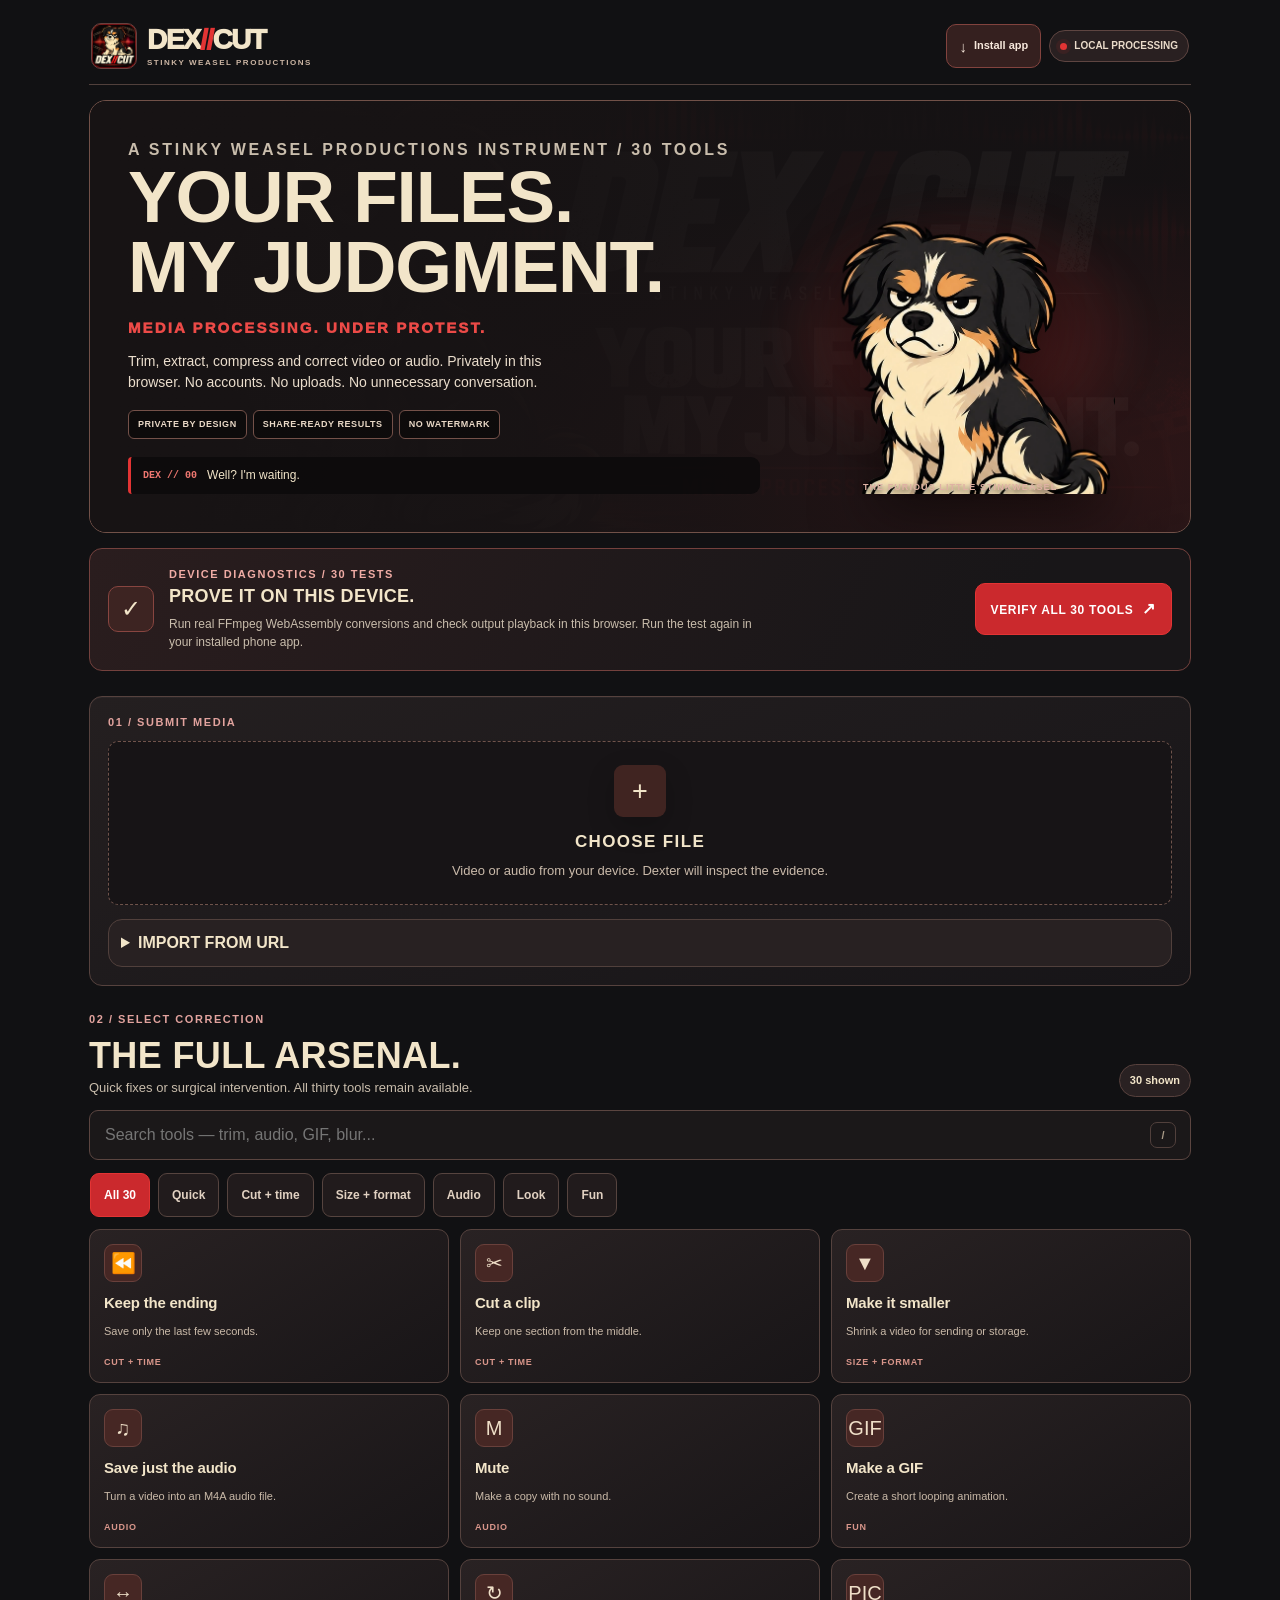
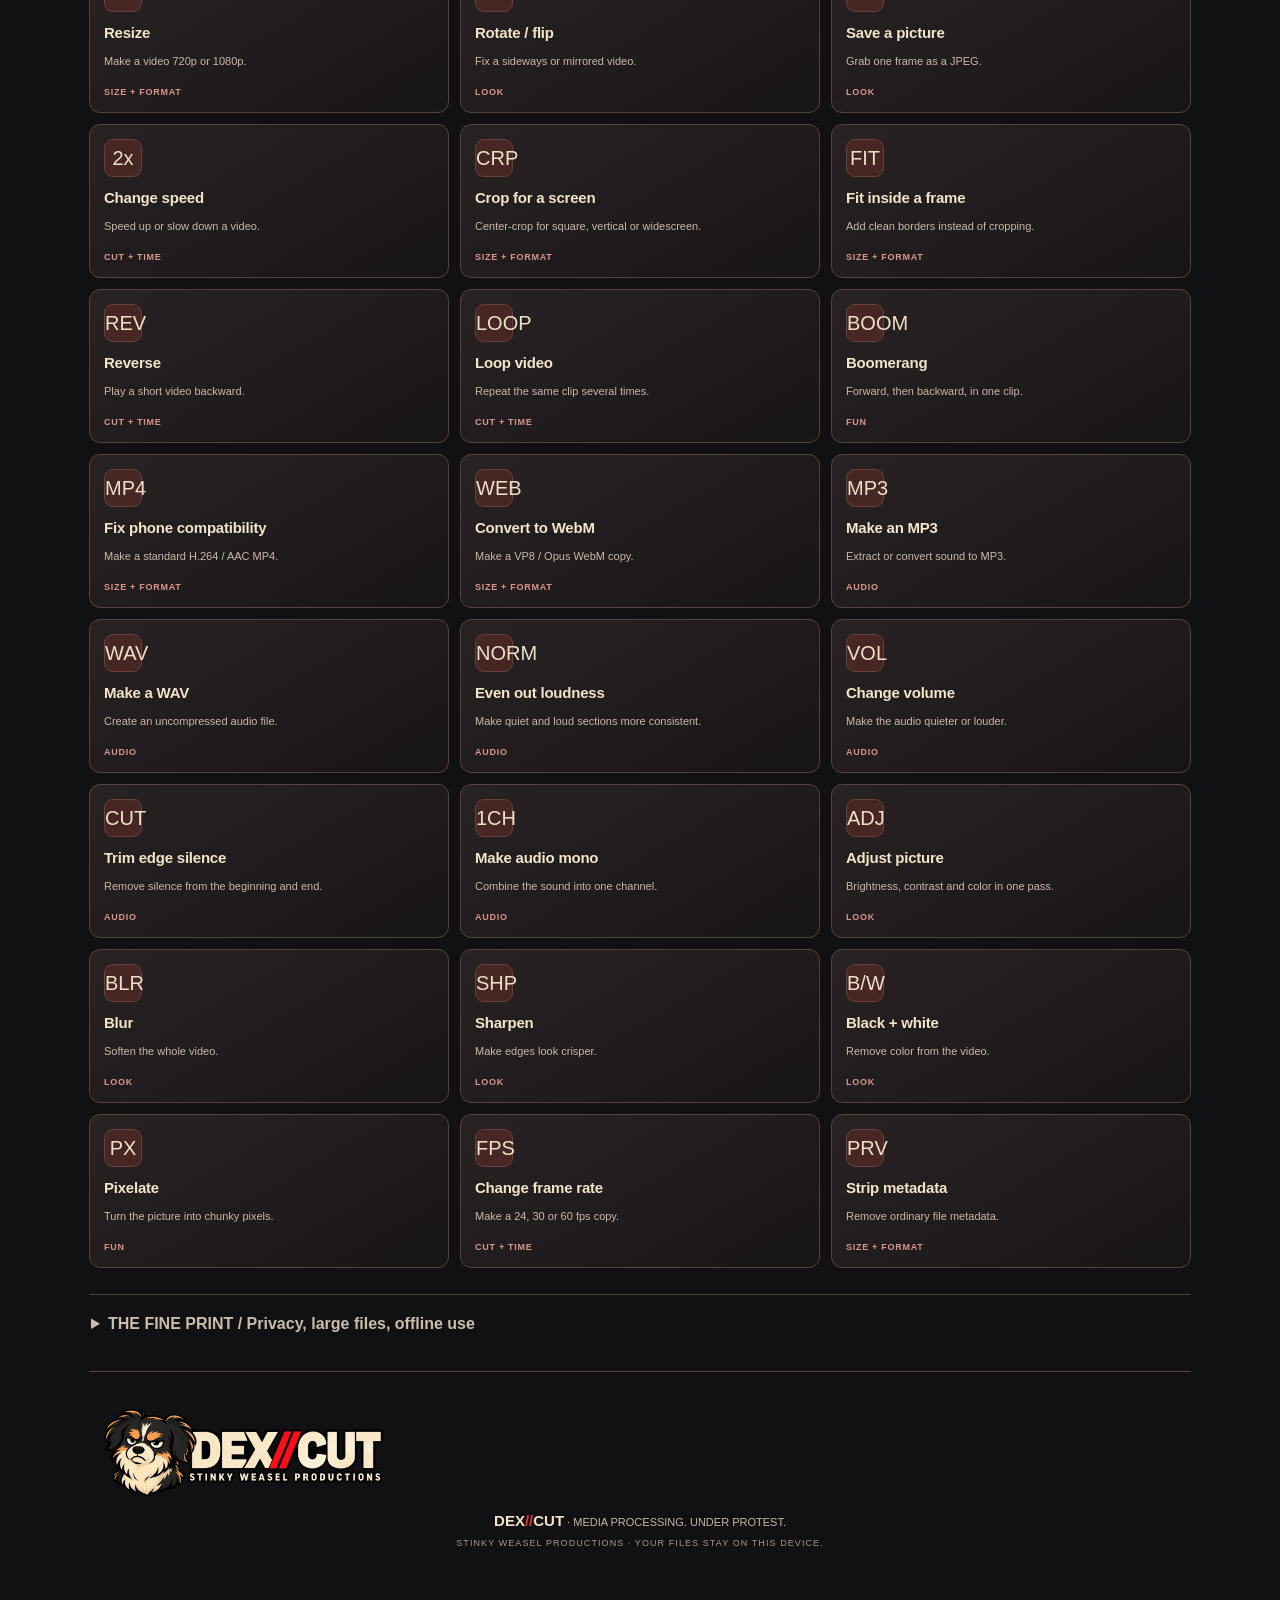
==== commit 52ceb3fd: "Wire URL import into existing media workflow" ====
--- a/index.html
+++ b/index.html
@@ -74,6 +74,7 @@
 @media(max-width:360px){.jobs{grid-template-columns:1fr}.localchip{display:none}}
 @media(prefers-reduced-motion:reduce){html{scroll-behavior:auto}.coreRing,.corePulse,.processCard::before,.processIcon,.audioViz i{animation:none!important}.job{opacity:1;transform:none}.toolSheet,.job,.chip,.toast,.progressBar{transition-duration:.01ms!important}}
 body.reduceAmbient .coreRing,body.reduceAmbient .corePulse{animation-play-state:paused}
+.urlImport{margin-top:14px;padding:12px;border:1px solid var(--line);border-radius:14px;background:var(--panel2)}.urlImport summary{cursor:pointer;font-weight:800;color:var(--ink)}.urlImport form{display:grid;gap:10px;margin-top:12px}.urlImport label{font-size:.88rem}.urlImport input[type=url]{width:100%;min-height:44px;box-sizing:border-box;border:1px solid var(--line2);border-radius:9px;padding:10px;background:var(--bg);color:var(--ink)}.urlImport p{color:var(--muted);font-size:.84rem;overflow-wrap:anywhere}.urlImportActions{display:flex;gap:8px;flex-wrap:wrap}.urlImportActions button{min-height:44px;padding:8px 14px;border-radius:9px}.urlImport progress{width:100%}
 </style>
 <link rel="stylesheet" href="./dexcut.css">
 <link rel="stylesheet" href="./dexcut-waveform.css">
@@ -119,7 +120,7 @@
       <button class="change" id="changeFile" type="button">Change file</button>
     </div>
     <div id="fileWarning" class="warning hidden"></div>
-    <div class="dc-wave-mount" id="sourceTimeline" aria-label="Source media waveform and playback"></div>
+    <div class="dc-wave-mount" role="region" id="sourceTimeline" aria-label="Source media waveform and playback"></div>
   </section>
 
   <section class="library" id="library">
@@ -135,7 +136,7 @@
   <section class="panel resultHub hidden" id="resultHub" aria-live="polite">
     <div class="resultTop"><div><div class="step">03 / THE VERDICT</div><h2 id="hubTitle">Acceptable. Barely.</h2></div><span class="successPill">Ready</span></div>
     <div class="previewFrame" id="hubPreview"></div>
-    <div class="dc-wave-mount" id="hubResultTimeline" aria-label="Processed media waveform"></div>
+    <div class="dc-wave-mount" role="region" id="hubResultTimeline" aria-label="Processed media waveform"></div>
     <div class="resultMeta" id="hubMeta"></div>
     <div class="resultActions">
       <button class="actionPrimary" data-action="share" type="button">Share result</button>
@@ -168,7 +169,7 @@
 
     <div class="configPane" id="configPane">
       <div class="fields" id="fields"></div>
-      <div class="dc-wave-mount hidden" id="toolTimeline" aria-label="Visual time selection editor"></div>
+      <div class="dc-wave-mount hidden" role="region" id="toolTimeline" aria-label="Visual time selection editor"></div>
       <div class="compatMessage hidden" id="compatMessage"></div>
       <div class="sheetActions">
         <button class="sheetRun" id="sheetRun" type="button" disabled>RUN TOOL</button>
@@ -192,7 +193,7 @@
     <div class="sheetResult hidden" id="sheetResult" aria-live="polite">
       <div class="resultHeadline"><span class="dexAsset dexIdle moodSprite" aria-hidden="true"></span><div class="resultCheck" id="resultCheck">&#10003;</div><div><h3 id="sheetResultTitle">Done</h3><p id="sheetResultText"></p></div></div>
       <div class="previewFrame" id="sheetPreview"></div>
-      <div class="dc-wave-mount" id="sheetResultTimeline" aria-label="Processed media waveform"></div>
+      <div class="dc-wave-mount" role="region" id="sheetResultTimeline" aria-label="Processed media waveform"></div>
       <div class="resultMeta" id="sheetMeta"></div>
       <div class="sheetResultActions" id="sheetResultActions">
         <button class="primary" data-action="share" type="button">Share result</button>
@@ -242,6 +243,7 @@
 
 <div class="toast" id="toast"></div>
 <script src="./dexcut-waveform.js"></script>
+<script defer src="./dexcut-url-import.js"></script>
 <script>
 (() => {
 'use strict';
@@ -355,7 +357,8 @@
 sheetClose.addEventListener('click',closeTool);toolDialog.addEventListener('click',e=>{if(e.target===toolDialog)closeTool()});toolDialog.addEventListener('cancel',e=>{e.preventDefault();closeTool()});
 
 function clearSourcePreview(){if(sourceURL){URL.revokeObjectURL(sourceURL);sourceURL=''}thumb.innerHTML='&gt;'}
-function handleFile(file){window.DexCutWaveform?.shutdown();clearSourcePreview();sourceFile=file;sourceMediaInfo={audio:null,video:null,duration:null,width:null,height:null};filePanel.classList.add('hasFile');filePick.classList.add('hidden');fileCard.classList.remove('hidden');fileName.textContent=file.name;fileMeta.textContent=fmtBytes(file.size)+(file.type?' / '+file.type:'');fileWarning.classList.add('hidden');if(file.size>250*1024*1024){fileWarning.textContent=file.size>600*1024*1024?'This is very large for an iPhone browser and may run out of memory. A shorter or smaller file is safer.':'Large files can be slow and may exceed iPhone browser memory. Keep Chrome open while it works.';fileWarning.classList.remove('hidden');}sourceURL=URL.createObjectURL(file);if(file.type.startsWith('video/'))thumb.innerHTML=`<video src="${sourceURL}" muted playsinline preload="metadata"></video>`;else if(file.type.startsWith('image/'))thumb.innerHTML=`<img src="${sourceURL}" alt="">`;else thumb.textContent='AUDIO';window.DexCutWaveform?.setSource(file,sourceURL);renderJobs();updateSheetRun();}
+function handleFile(file){window.DexCutWaveform?.shutdown();clearSourcePreview();sourceFile=file;sourceMediaInfo={audio:null,video:null,duration:null,width:null,height:null};filePanel.classList.add('hasFile');filePick.classList.add('hidden');fileCard.classList.remove('hidden');fileName.textContent=file.name;fileMeta.textContent=fmtBytes(file.size)+(file.type?' / '+file.type:'');fileWarning.classList.add('hidden');if(file.size>250*1024*1024){fileWarning.textContent=file.size>600*1024*1024?'This is very large for an iPhone browser and may run out of memory. A shorter or smaller file is safer.':'Large files can be slow and may exceed iPhone browser memory. Keep Chrome open while it works.';fileWarning.classList.remove('hidden');}sourceURL=URL.createObjectURL(file);if(file.type.startsWith('video/'))thumb.innerHTML=`<video src="${sourceURL}" muted playsinline preload="metadata"></video>`;else if(file.type.startsWith('image/'))thumb.innerHTML=`<img src="${sourceURL}" alt="">`;else thumb.textContent='AUDIO';window.DexCutWaveform?.setSource(file,sourceURL);if(toolDialog.open&&selectedJob)window.DexCutWaveform?.edit(selectedJob,values[selectedJob.id],fieldsEl);renderJobs();updateSheetRun();}
+document.addEventListener('dexcut:import-file',event=>{const file=event.detail?.file;if(file instanceof File)handleFile(file)});
 fileInput.addEventListener('change',()=>{const f=fileInput.files?.[0];if(f)handleFile(f);fileInput.value=''});$('#changeFile').addEventListener('click',()=>fileInput.click());sheetPickFile.addEventListener('click',()=>fileInput.click());
 
 class PocketFFmpeg{
--- a/dexcut.css
+++ b/dexcut.css
@@ -170,3 +170,9 @@
 /* Keep the full-resolution Dexter silhouette clear of the verdict bar on phones. */
 @media(max-width:580px){.coreVisual{bottom:58px}}
 @media(max-width:385px){.coreVisual{bottom:66px}}
+
+/* Recoverable conversion failures are not successful outputs. */
+.resultCheck.failed{background:#36181b;border-color:#874246;color:#ffa9a0}
+.errorDiagnostics{width:100%;min-height:48px;margin-top:12px;padding:10px 14px;border:1px solid #675158;border-radius:13px;background:#272229;color:#f4e8e8;font-weight:800;cursor:pointer}
+.errorDiagnostics:focus-visible{outline:3px solid #82aeff;outline-offset:2px}
+.sheetResult .previewFrame.hidden{display:none}
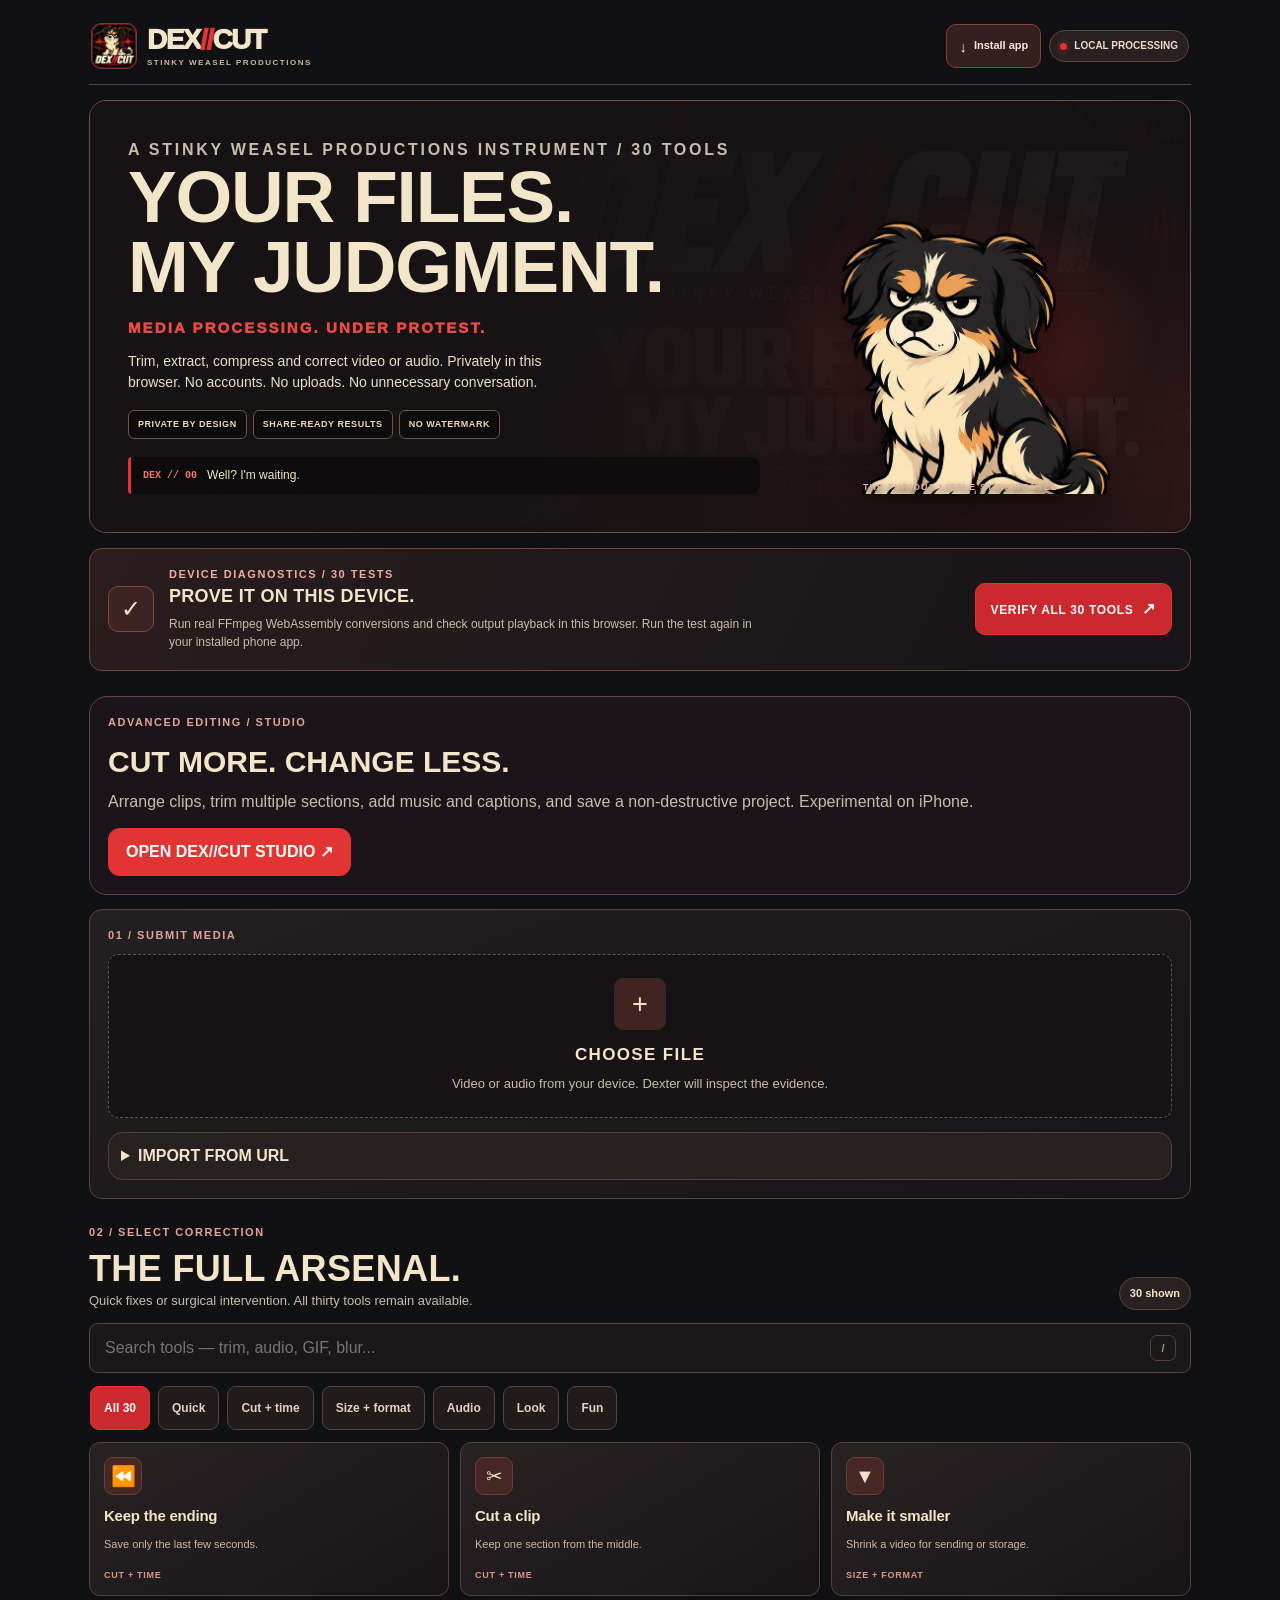
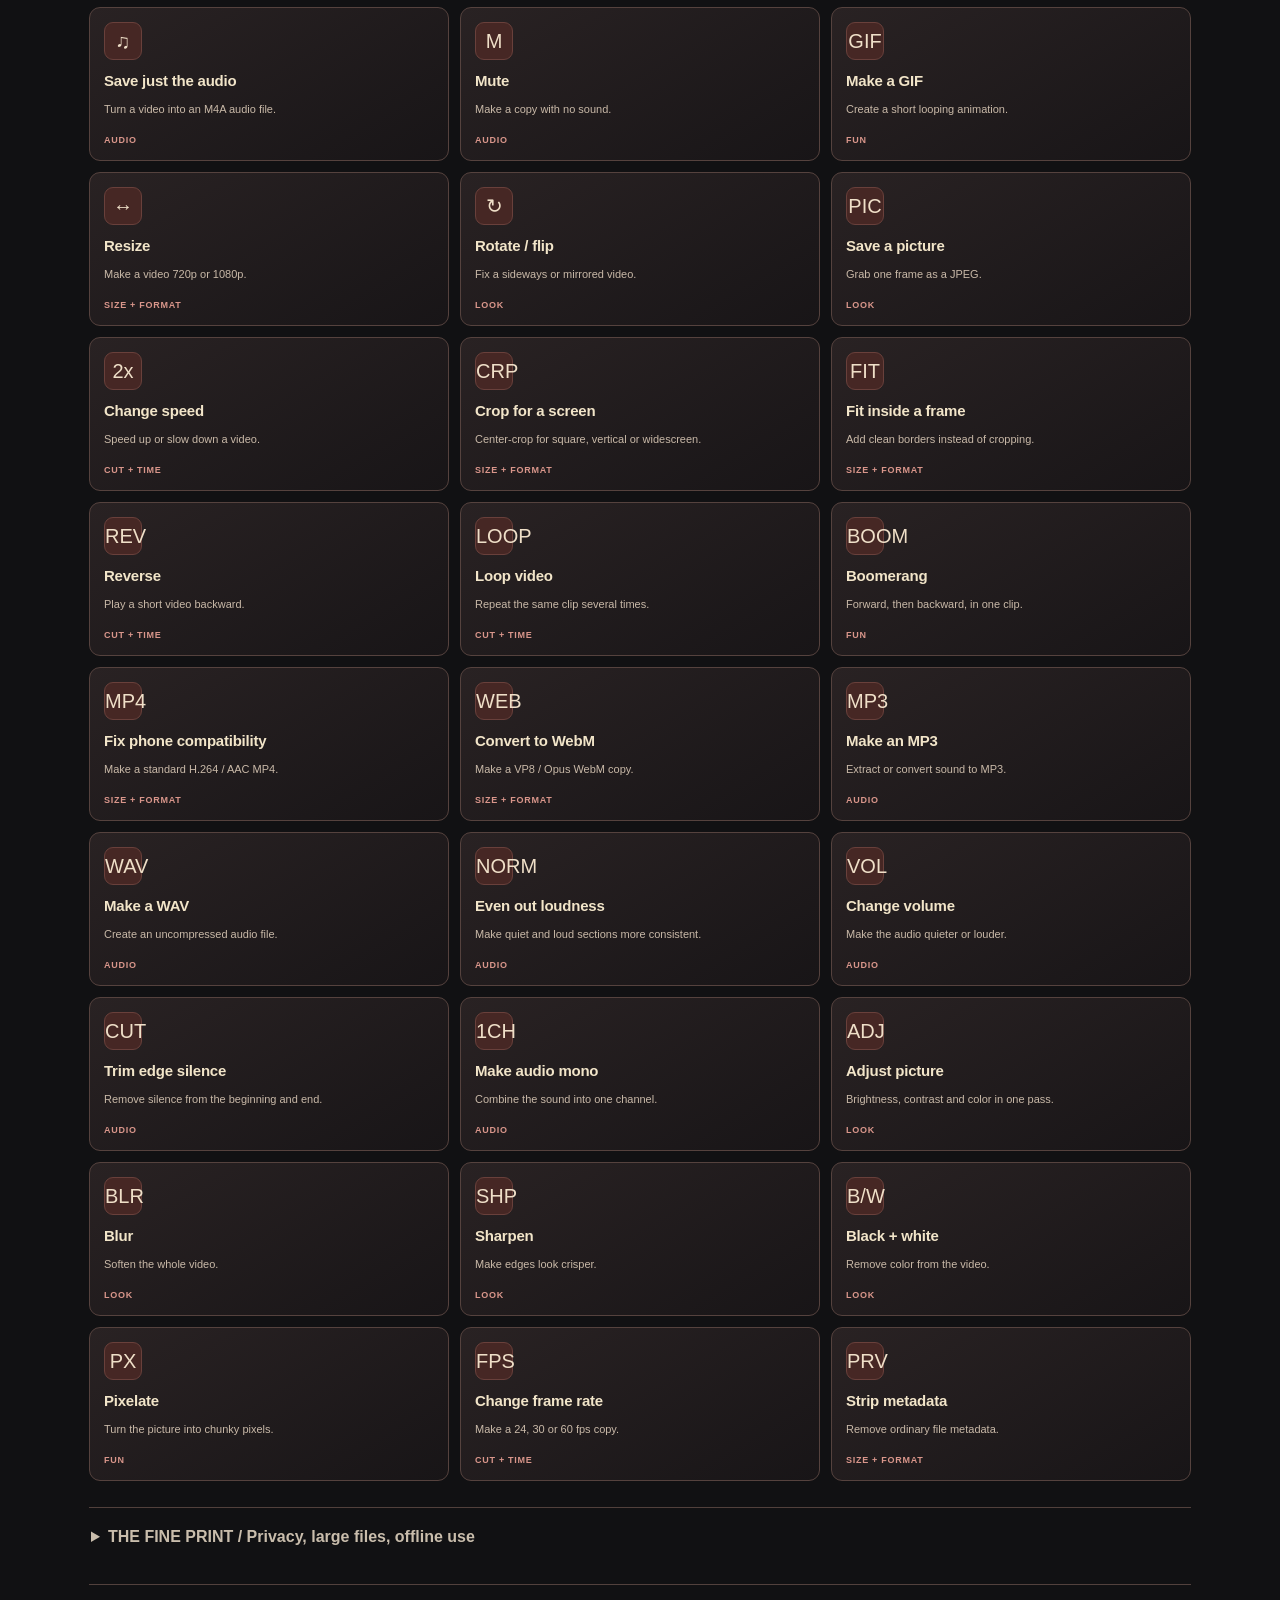
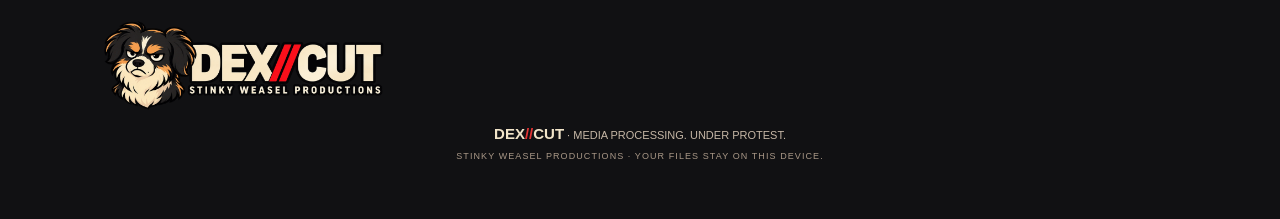
==== commit 9d79ae9a: "feat(studio): make advanced editing discoverable from Quick Tools without altering 30-tool UI" ====
--- a/index.html
+++ b/index.html
@@ -106,6 +106,13 @@
     <button class="deviceGateAction checkTrigger" id="verifyOpen" type="button" aria-haspopup="dialog" aria-controls="verifyDialog">VERIFY ALL 30 TOOLS <span aria-hidden="true">↗</span></button>
   </aside>
 
+  <section class="panel" aria-label="DEX CUT Studio editor" style="margin:14px 0;padding:18px;border:1px solid #62414a;border-radius:18px;background:#1b1419">
+    <div class="step">ADVANCED EDITING / STUDIO</div>
+    <h2 style="margin:8px 0;font-size:clamp(22px,6vw,30px)">CUT MORE. CHANGE LESS.</h2>
+    <p style="color:var(--muted);margin:0 0 14px">Arrange clips, trim multiple sections, add music and captions, and save a non-destructive project. Experimental on iPhone.</p>
+    <a href="./studio.html" style="display:inline-flex;align-items:center;justify-content:center;min-height:48px;padding:12px 18px;border-radius:12px;background:var(--red);color:#fff;text-decoration:none;font-weight:850">OPEN DEX//CUT STUDIO ↗</a>
+  </section>
+
   <section class="panel filePanel" id="filePanel">
     <div class="step">01 / SUBMIT MEDIA</div>
     <label class="filepick" id="filePick">
@@ -195,13 +202,15 @@
       <div class="previewFrame" id="sheetPreview"></div>
       <div class="dc-wave-mount" role="region" id="sheetResultTimeline" aria-label="Processed media waveform"></div>
       <div class="resultMeta" id="sheetMeta"></div>
+      <div class="errorBox hidden" id="errorBox" role="alert"></div>
+      <button class="errorDiagnostics hidden" id="copyError" type="button">Copy diagnostic report</button>
       <div class="sheetResultActions" id="sheetResultActions">
         <button class="primary" data-action="share" type="button">Share result</button>
         <button class="secondary" data-action="save" type="button">Save result</button>
         <button class="secondary" data-action="use-result" type="button">Keep editing it</button>
+        <button class="secondary hidden" data-action="retry" type="button">Adjust and retry</button>
         <button class="secondary" data-action="close-result" type="button">Back to tools</button>
       </div>
-      <div class="errorBox hidden" id="errorBox"></div>
       <details class="techDetails hidden" id="errorDetails"><summary>Technical details</summary><pre id="logText"></pre></details>
     </div>
   </div>
@@ -505,9 +514,9 @@
 default:throw new Error('Unknown tool')}
 }
 
-function friendlyError(err){const s=(lastLogs.join('\n')+'\n'+String(err?.message||err));if(cancelled||/cancelled/i.test(s))return 'Cancelled. Nothing was saved.';if(/out of memory|memory access out of bounds|Cannot enlarge memory|OOM/i.test(s))return 'This file is too large for Chrome to process comfortably on this iPhone. Try a shorter or smaller file.';if(/Invalid data found|moov atom not found/i.test(s))return 'Chrome could not read this media file. It may be incomplete or use an unusual format.';if(/matches no streams|does not contain any stream|Stream map.*matches no streams/i.test(s))return 'This file does not have the audio or video track that this tool needs.';if(/This file has no audio track/i.test(s))return 'This file has no audio track. Choose a file with sound for this tool.';if(/already as compact as this setting/i.test(s))return 'This file is already compact. The result was larger, so it was not saved. Try Much smaller.';if(/Cannot determine the source video size/i.test(s))return 'Could not read the video dimensions. Try an MP4 file.';if(/Could not inspect the audio and video tracks/i.test(s))return 'Could not inspect this file. Try converting it to MP4 first.';if(/Unknown encoder|Encoder .* not found/i.test(s))return 'This conversion is not available in the browser media engine.';return 'The tool stopped before it finished. A smaller file or a different format may work better.'}
+function friendlyError(err){const s=(lastLogs.join('\n')+'\n'+String(err?.message||err));if(/GIF selection starts at or after the end/.test(s))return 'Your selection starts at or beyond the end of the video. Move the start marker earlier and retry.';if(/FFmpeg produced an empty output file/.test(s))return 'The media engine created an empty result. Nothing has been saved. Check the selected range or codec.';if(/Unknown decoder|Decoder.*not found|Unsupported codec|Could not find codec parameters/i.test(s))return 'This video uses an audio or video codec the browser media engine cannot decode. Copy the diagnostic report for the codec details.';if(cancelled||/cancelled/i.test(s))return 'Cancelled. Nothing was saved.';if(/out of memory|memory access out of bounds|Cannot enlarge memory|OOM/i.test(s))return 'This file is too large for Chrome to process comfortably on this iPhone. Try a shorter or smaller file.';if(/Invalid data found|moov atom not found/i.test(s))return 'Chrome could not read this media file. It may be incomplete or use an unusual format.';if(/matches no streams|does not contain any stream|Stream map.*matches no streams/i.test(s))return 'This file does not have the audio or video track that this tool needs.';if(/This file has no audio track/i.test(s))return 'This file has no audio track. Choose a file with sound for this tool.';if(/already as compact as this setting/i.test(s))return 'This file is already compact. The result was larger, so it was not saved. Try Much smaller.';if(/Cannot determine the source video size/i.test(s))return 'Could not read the video dimensions. Try an MP4 file.';if(/Could not inspect the audio and video tracks/i.test(s))return 'Could not inspect this file. Try converting it to MP4 first.';if(/Unknown encoder|Encoder .* not found/i.test(s))return 'This conversion is not available in the browser media engine.';return 'The tool stopped before it finished. A smaller file or a different format may work better.'}
 async function maybeWake(){try{if('wakeLock'in navigator)return await navigator.wakeLock.request('screen')}catch(_){return null}return null}
-function enterProcess(){window.DexCutWaveform?.pauseAll();dexMood('processing');configPane.classList.add('hidden');sheetResult.classList.add('hidden');processPane.classList.remove('hidden');document.body.classList.add('processing');setProgress(.02,'Starting','Keep Chrome open while this finishes.');}
+function enterProcess(){window.DexCutWaveform?.pauseAll();clearPreviousOutput();dexMood('processing');configPane.classList.add('hidden');sheetResult.classList.add('hidden');processPane.classList.remove('hidden');document.body.classList.add('processing');setProgress(.02,'Starting','Keep Chrome open while this finishes.');}
 function leaveProcess(){document.body.classList.remove('processing');processPane.classList.add('hidden');}
 async function runTool(){if(!sourceFile||!selectedJob||!jobAllowed(selectedJob))return;const serial=++runSerial;cancelled=false;enterProcess();lastLogs=[];let wake=null,input='',output='',f=null;try{wake=await maybeWake();f=await ensureEngine();if(serial!==runSerial||cancelled)throw new Error('cancelled');processTitle.textContent='Processing '+sourceFile.name;setProgress(.08,'Reading file','Copying the selected media into the local engine.');input=safeInputName();output=outputName(selectedJob);await f.del(input).catch(()=>{});await f.del(output).catch(()=>{});const bytes=new Uint8Array(await sourceFile.arrayBuffer());setProgress(.14,'Reading file');await f.write(input,bytes);
 setProgress(.17,'Inspecting file','Checking media tracks and duration.');
@@ -515,19 +524,25 @@
 if(serial!==runSerial||cancelled)throw new Error('cancelled');
 if(AUDIO_REQUIRED.has(selectedJob.id)&&!info.audio)throw new Error('This file has no audio track. Choose a file containing sound.');
 if(selectedJob.kind==='video'&&!info.video)throw new Error('This file has no video track.');
-setProgress(.2,'Processing','Running '+selectedJob.title.toLowerCase()+'.');const code=await f.exec(build(selectedJob,input,output));if(serial!==runSerial||cancelled)throw new Error('cancelled');if(code!==0)throw new Error('FFmpeg exited with code '+code);setProgress(.98,'Finishing','Preparing the result for playback.');const data=await f.read(output);if(serial!==runSerial||cancelled)throw new Error('cancelled');if(selectedJob.id==='smaller'&&data.byteLength>=sourceFile.size)throw new Error('The original is already as compact as this setting can make it. No larger copy was saved. Try Much smaller.');const blob=new Blob([data.buffer],{type:mimeFor(output)});if(resultURL)URL.revokeObjectURL(resultURL);resultURL=URL.createObjectURL(blob);resultFile=new File([blob],output,{type:blob.type,lastModified:Date.now()});setProgress(1,'Ready','Done.');showSuccess();await f.del(input).catch(()=>{});await f.del(output).catch(()=>{});}catch(err){if(serial===runSerial&&!cancelled)showFailure(friendlyError(err),err)}finally{if(f){if(input)await f.del(input).catch(()=>{});if(output)await f.del(output).catch(()=>{});}try{await wake?.release()}catch(_){}if(serial===runSerial)leaveProcess();}}
+if(selectedJob.id==='gif'&&Number.isFinite(info.duration)&&info.duration>0&&num(values.gif.start,0)>=info.duration)throw new Error('The GIF selection starts at or after the end of this video. Choose an earlier start time.');
+setProgress(.2,'Processing','Running '+selectedJob.title.toLowerCase()+'.');const code=await f.exec(build(selectedJob,input,output));if(serial!==runSerial||cancelled)throw new Error('cancelled');if(code!==0)throw new Error('FFmpeg exited with code '+code);setProgress(.98,'Finishing','Preparing the result for playback.');const data=await f.read(output);if(serial!==runSerial||cancelled)throw new Error('cancelled');if(!data||data.byteLength===0)throw new Error('FFmpeg produced an empty output file.');if(selectedJob.id==='smaller'&&data.byteLength>=sourceFile.size)throw new Error('The original is already as compact as this setting can make it. No larger copy was saved. Try Much smaller.');const blob=new Blob([data.buffer],{type:mimeFor(output)});if(resultURL)URL.revokeObjectURL(resultURL);resultURL=URL.createObjectURL(blob);resultFile=new File([blob],output,{type:blob.type,lastModified:Date.now()});setProgress(1,'Ready','Done.');showSuccess();await f.del(input).catch(()=>{});await f.del(output).catch(()=>{});}catch(err){if(serial===runSerial&&!cancelled)showFailure(friendlyError(err),err)}finally{if(f){if(input)await f.del(input).catch(()=>{});if(output)await f.del(output).catch(()=>{});}try{await wake?.release()}catch(_){}if(serial===runSerial)leaveProcess();}}
 function cancelCurrent(){if(processPane.classList.contains('hidden'))return;dexMood('cancelled');cancelled=true;runSerial++;engineLoadToken++;if(engineStartingWorker){engineStartingWorker.terminate('cancelled');engineStartingWorker=null;}if(engine){engine.terminate('cancelled');engine=null;}engineLoading=null;leaveProcess();configPane.classList.remove('hidden');toast('Cancelled');}
 cancelRun.addEventListener('click',cancelCurrent);sheetRun.addEventListener('click',runTool);
 
 function previewMarkup(file,url){if(!file||!url)return '';const type=file.type||mimeFor(file.name);if(type.startsWith('video/'))return `<video controls playsinline preload="metadata" src="${url}"></video>`;if(type.startsWith('audio/'))return `<div class="audioFrame"><audio controls preload="metadata" src="${url}"></audio></div>`;if(type.startsWith('image/'))return `<img src="${url}" alt="Processed result">`;return `<div class="audioFrame"><strong>${esc(file.name)}</strong></div>`}
 function metaMarkup(file){return `<span class="metaPill">${esc(extOf(file.name).toUpperCase())}</span><span class="metaPill">${esc(fmtBytes(file.size))}</span><span class="metaPill">Processed locally</span>`}
 function suggestedTools(){if(!resultFile)return[];const video=resultFile.type.startsWith('video/');const audio=resultFile.type.startsWith('audio/');const ids=video?['clip','smaller','gif','crop','audio']:audio?['mp3','normalize','volume','silence']:['gif'];return ids.map(id=>JOBS.find(j=>j.id===id)).filter(Boolean).slice(0,4)}
-function showSuccess(){dexMood('success');sheetResult.classList.remove('hidden');configPane.classList.add('hidden');resultCheck.textContent='\u2713';sheetResultTitle.textContent='Ready to play';sheetResultText.textContent=resultFile.name+' / '+fmtBytes(resultFile.size);sheetPreview.innerHTML=previewMarkup(resultFile,resultURL);sheetMeta.innerHTML=metaMarkup(resultFile);errorBox.classList.add('hidden');errorDetails.classList.add('hidden');resultHub.classList.remove('hidden');hubTitle.textContent=resultFile.name;hubPreview.innerHTML=previewMarkup(resultFile,resultURL);hubMeta.innerHTML=metaMarkup(resultFile);window.DexCutWaveform?.setResults(resultFile,resultURL);continueRow.innerHTML=suggestedTools().map(j=>`<button type="button" data-next="${j.id}">Next: ${esc(j.title)}</button>`).join('');continueRow.querySelectorAll('[data-next]').forEach(b=>b.addEventListener('click',()=>{handleFile(resultFile);openTool(b.dataset.next,null)}));}
-function showFailure(msg,err){dexMood('failure');sheetResult.classList.remove('hidden');configPane.classList.add('hidden');resultCheck.textContent='!';sheetResultTitle.textContent=cancelled?'Cancelled':'That did not finish';sheetResultText.textContent=msg;sheetPreview.innerHTML='';window.DexCutWaveform?.clearSheet();sheetMeta.innerHTML='';errorBox.textContent=msg;errorBox.classList.remove('hidden');logText.textContent=(lastLogs.slice(-70).join('\n')+'\n'+String(err?.stack||err?.message||err)).trim();errorDetails.classList.remove('hidden');}
+function clearPreviousOutput(){if(resultURL){URL.revokeObjectURL(resultURL);resultURL='';}resultFile=null;resultHub.classList.add('hidden');hubPreview.replaceChildren();hubMeta.replaceChildren();continueRow.replaceChildren();window.DexCutWaveform?.setResults(null,null);}
+function setResultActions(success){for(const name of ['share','save','use-result'])sheetResult.querySelector('[data-action="'+name+'"]').classList.toggle('hidden',!success);sheetResult.querySelector('[data-action="retry"]').classList.toggle('hidden',success);$('#copyError').classList.toggle('hidden',success);resultCheck.classList.toggle('failed',!success);sheetPreview.classList.toggle('hidden',!success);}
+function showSuccess(){dexMood('success');setResultActions(true);sheetResult.classList.remove('hidden');configPane.classList.add('hidden');resultCheck.textContent='\u2713';sheetResultTitle.textContent='Ready to play';sheetResultText.textContent=resultFile.name+' / '+fmtBytes(resultFile.size);sheetPreview.innerHTML=previewMarkup(resultFile,resultURL);sheetMeta.innerHTML=metaMarkup(resultFile);errorBox.classList.add('hidden');errorDetails.classList.add('hidden');resultHub.classList.remove('hidden');hubTitle.textContent=resultFile.name;hubPreview.innerHTML=previewMarkup(resultFile,resultURL);hubMeta.innerHTML=metaMarkup(resultFile);window.DexCutWaveform?.setResults(resultFile,resultURL);continueRow.innerHTML=suggestedTools().map(j=>`<button type="button" data-next="${j.id}">Next: ${esc(j.title)}</button>`).join('');continueRow.querySelectorAll('[data-next]').forEach(b=>b.addEventListener('click',()=>{handleFile(resultFile);openTool(b.dataset.next,null)}));}
+function showFailure(msg,err){clearPreviousOutput();dexMood('failure');setResultActions(false);sheetResult.classList.remove('hidden');configPane.classList.add('hidden');resultCheck.textContent='!';sheetResultTitle.textContent=cancelled?'Cancelled':selectedJob?.title+' failed';sheetResultText.textContent='No output was created.';sheetPreview.replaceChildren();window.DexCutWaveform?.clearSheet();sheetMeta.replaceChildren();errorBox.textContent=msg;errorBox.classList.remove('hidden');logText.textContent=(lastLogs.slice(-70).join('\n')+'\n'+String(err?.stack||err?.message||err)).trim();errorDetails.classList.remove('hidden');$('#toolSheet').scrollTop=0;}
+function retryFailedJob(){sheetResult.classList.add('hidden');errorDetails.open=false;configPane.classList.remove('hidden');$('#toolSheet').scrollTop=0;updateSheetRun();}
+async function copyErrorReport(){const report=['DEX//CUT error report','Tool: '+(selectedJob?.id||'unknown'),'Source: '+(sourceFile?.name||'none'),'Source type: '+(sourceFile?.type||'unknown'),'Source bytes: '+(sourceFile?.size??'unknown'),'Parameters: '+JSON.stringify(selectedJob?values[selectedJob.id]:{}),'Browser: '+navigator.userAgent,'Error: '+errorBox.textContent,'FFmpeg log:',logText.textContent].join('\n');try{await navigator.clipboard.writeText(report);toast('Diagnostic report copied');}catch(_){errorDetails.open=true;toast('Copy unavailable. Select the technical details to share.');}}
+$('#copyError').addEventListener('click',copyErrorReport);
 async function shareResult(){if(!resultFile)return;try{if(navigator.canShare&&navigator.canShare({files:[resultFile]})){await navigator.share({files:[resultFile],title:resultFile.name});return}}catch(e){if(e?.name==='AbortError')return}saveResult()}
 function saveResult(){if(!resultFile||!resultURL)return;const a=document.createElement('a');a.href=resultURL;a.download=resultFile.name;document.body.appendChild(a);a.click();a.remove();toast('Saved through Chrome downloads')}
 function useResult(){if(!resultFile)return;dexMood('selected');handleFile(resultFile);resultHub.classList.add('hidden');closeTool();setTimeout(()=>$('#library').scrollIntoView({behavior:reduceMotion.matches?'auto':'smooth',block:'start'}),80);toast('Result is now your source file')}
-document.addEventListener('click',e=>{const a=e.target.closest('[data-action]');if(!a)return;const action=a.dataset.action;if(action==='share')shareResult();else if(action==='save')saveResult();else if(action==='use-result')useResult();else if(action==='close-result')closeTool();});
+document.addEventListener('click',e=>{const a=e.target.closest('[data-action]');if(!a)return;const action=a.dataset.action;if(action==='share')shareResult();else if(action==='save')saveResult();else if(action==='use-result')useResult();else if(action==='retry')retryFailedJob();else if(action==='close-result')closeTool();});
 
 function isInstalledPWA(){return window.matchMedia('(display-mode: standalone)').matches||window.navigator.standalone===true}
 function setInstallState(){
